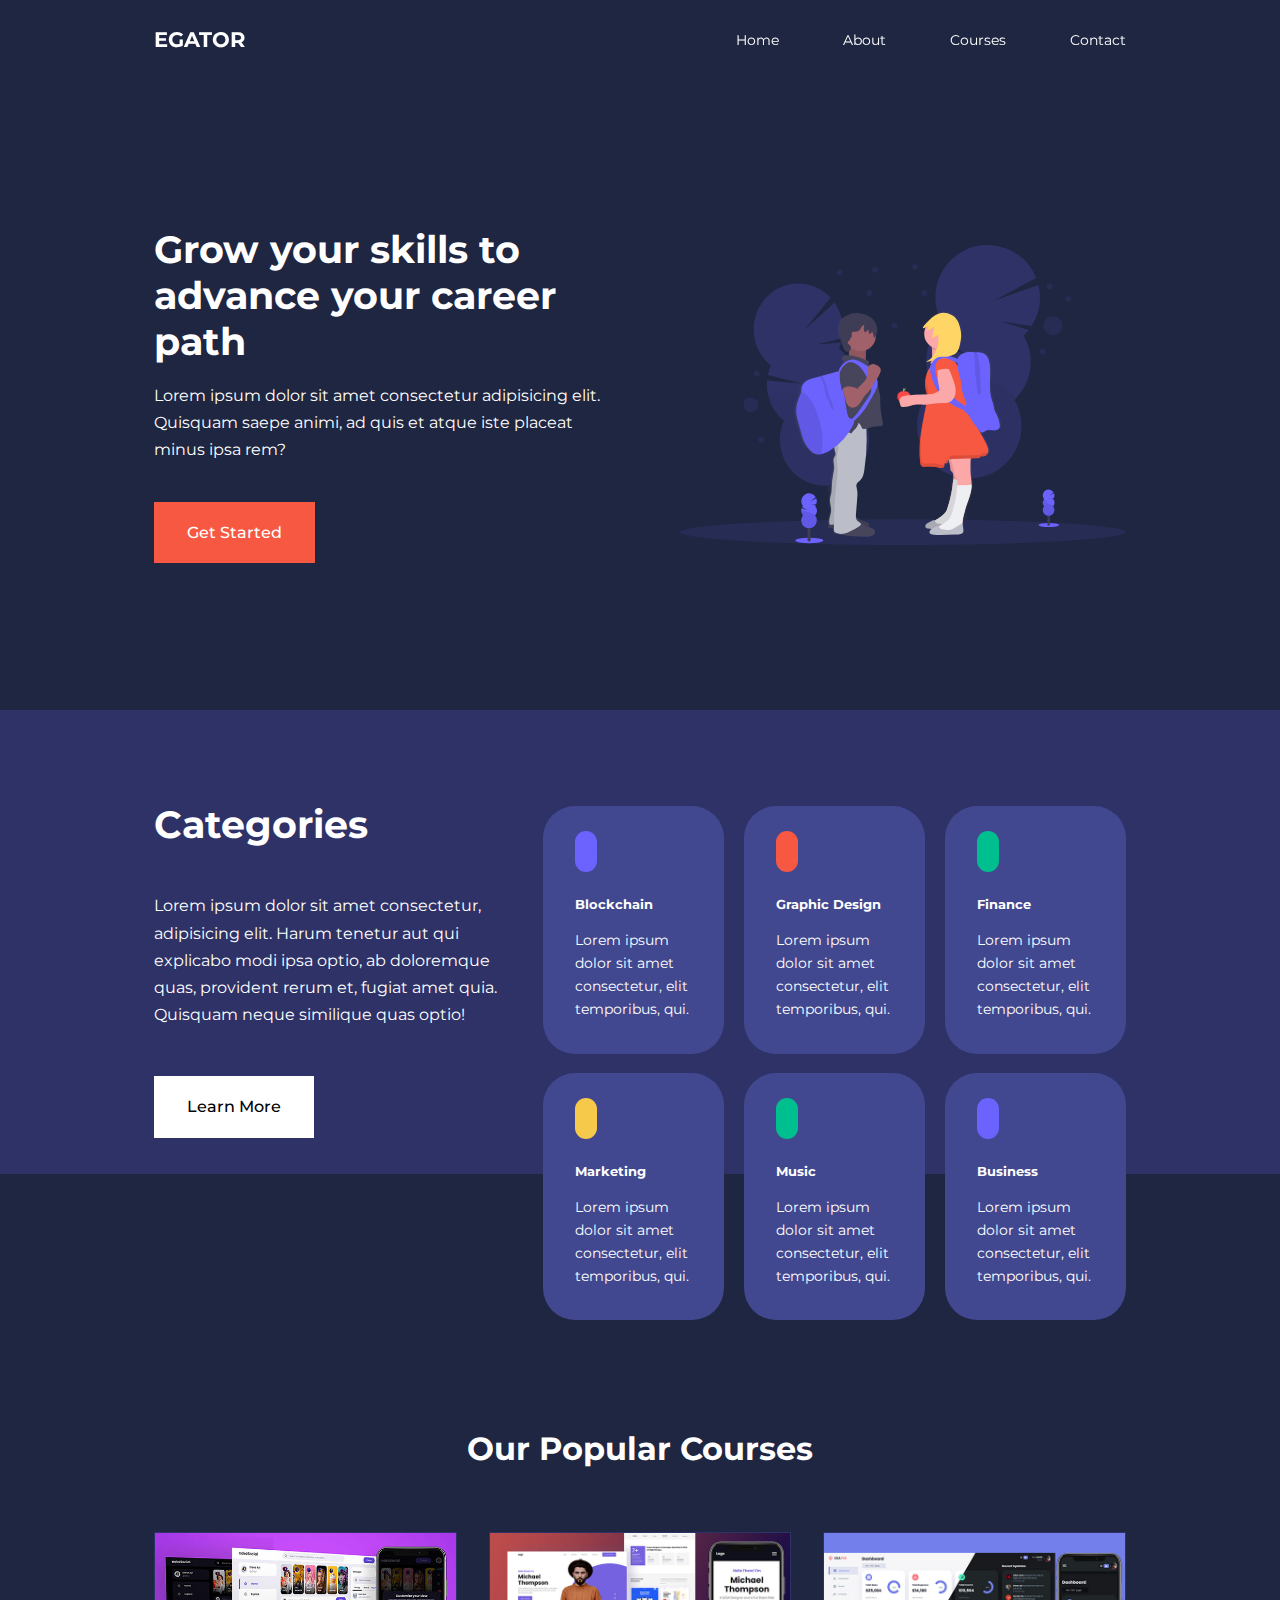
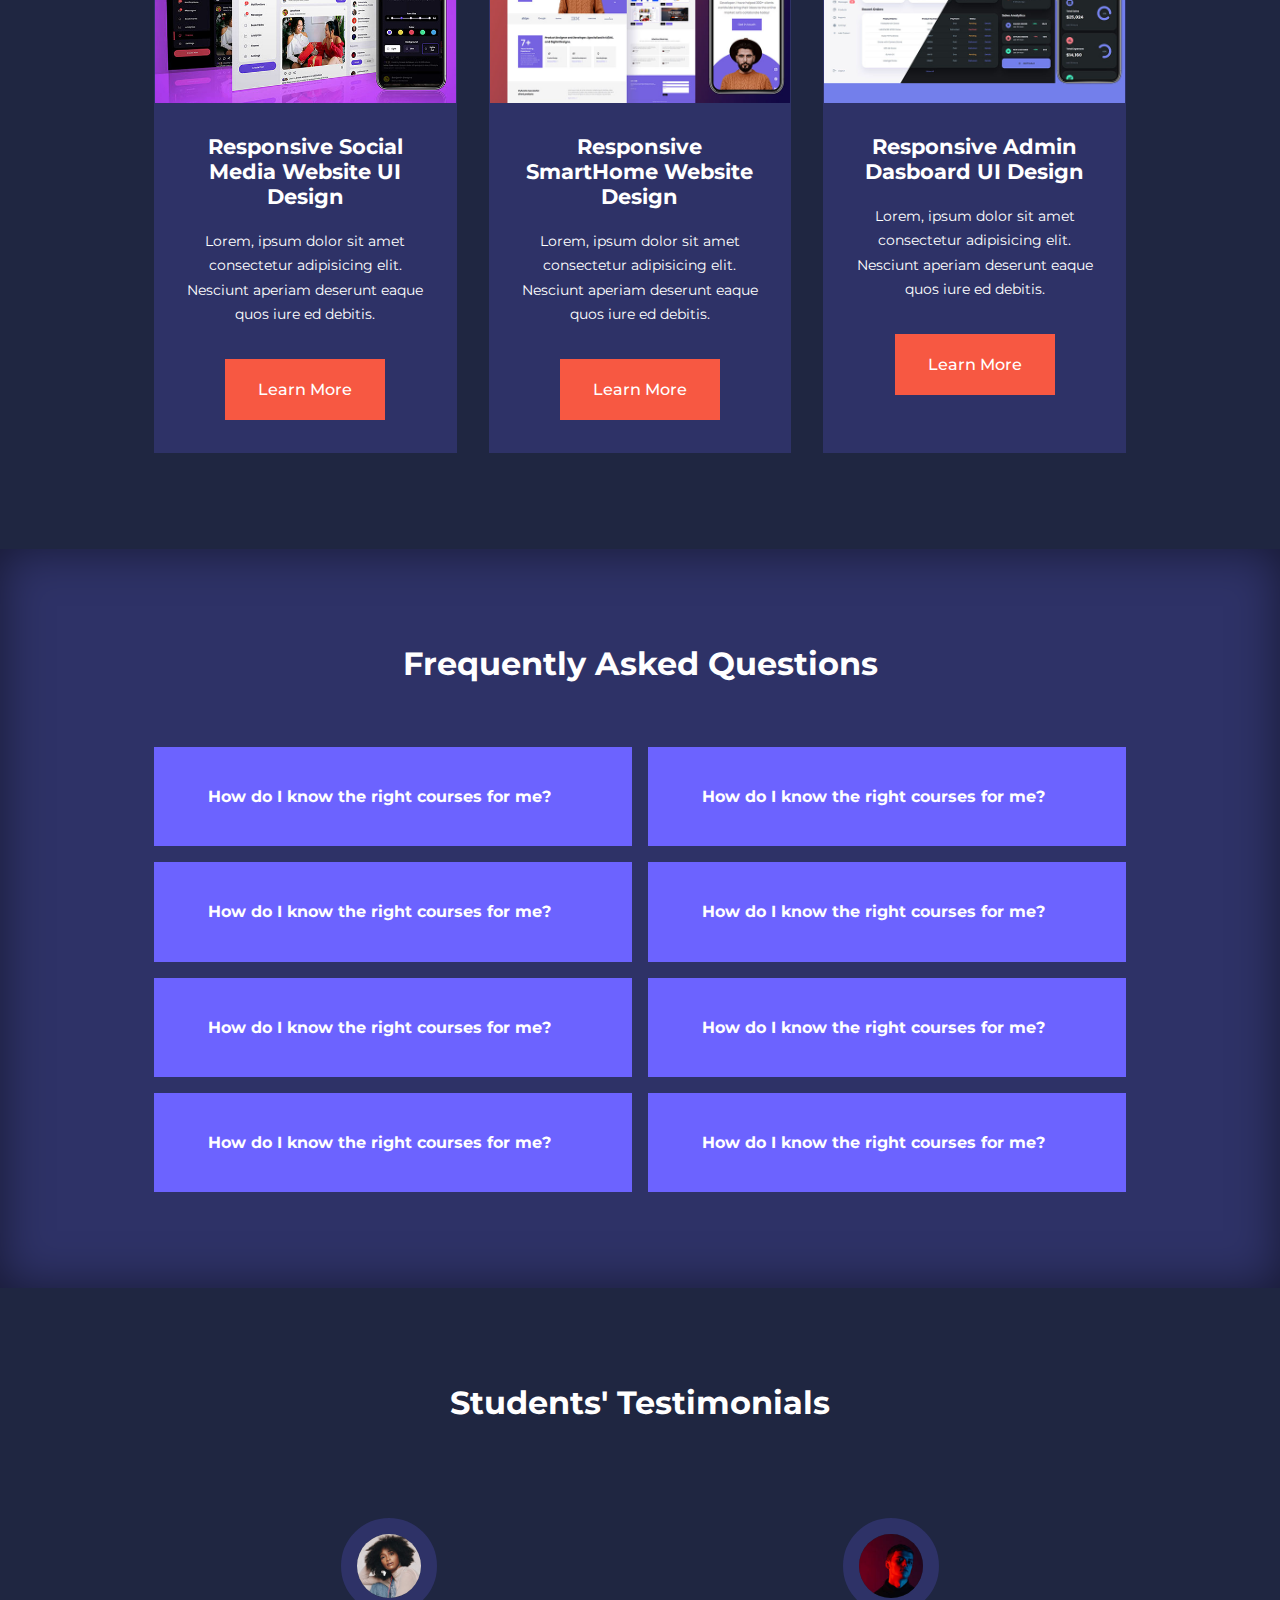
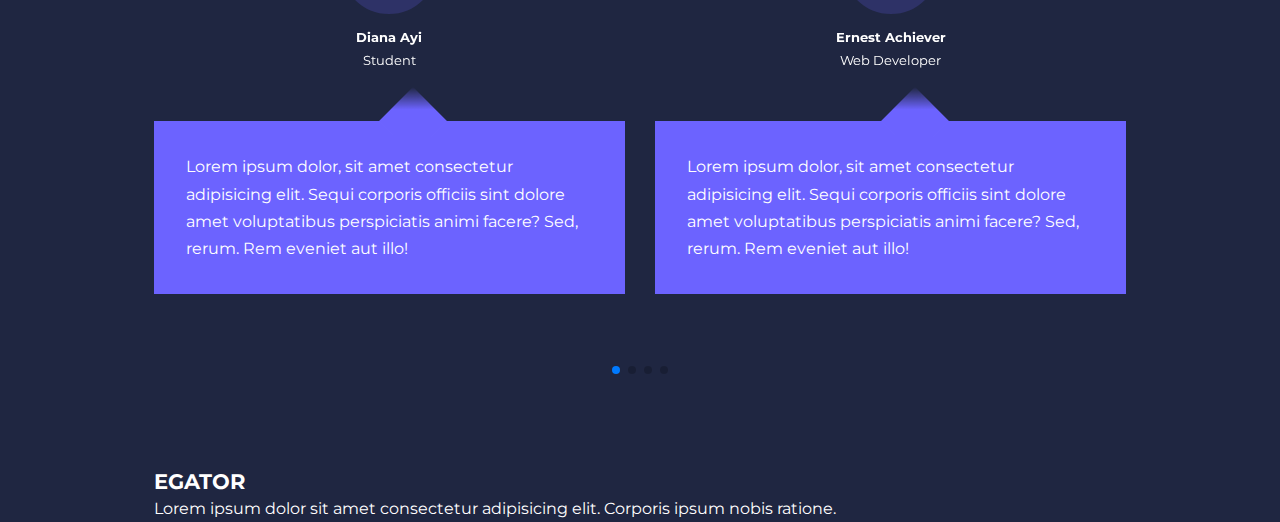
==== index.html @ a7f3f2c4 "Education_website" ====
<!DOCTYPE html>
<html lang="en">
<head>
    <meta charset="UTF-8">
    <meta name="viewport" content="width=device-width, initial-scale=1.0">
    <title>Responsive Multipage Education Website Using HTML, CSS & JavaScript</title>

    <!-- custom css link -->
    <link rel="stylesheet" href="./css/style.css">

    <!-- ICONSCOUT CDN -->
    <link rel="stylesheet" href="https://unicons.iconscout.com/release/v4.0.8/css/line.css">
    
    <!-- Google fonts link -->
    <link rel="preconnect" href="https://fonts.googleapis.com">
    <link rel="preconnect" href="https://fonts.gstatic.com" crossorigin>
    <link href="https://fonts.googleapis.com/css2?family=Montserrat:wght@100..900&display=swap" rel="stylesheet">

    <!-- Swipper js link --> 
    <link rel="stylesheet" href="https://cdn.jsdelivr.net/npm/swiper@11/swiper-bundle.min.css"/>
</head>
<body>

    <!-- Navbar -->
    <nav>
        <div class="container nav__container">
            <a href="index.html"><h4>EGATOR</h4></a>
            <ul class="nav__menu">
                <li><a href="index.html">Home</a></li>
                <li><a href="about.html">About</a></li>
                <li><a href="courses.html">Courses</a></li>
                <li><a href="contact.html">Contact</a></li>
            </ul>
            <button id="open-menu-btn"><i class="uil uil-bars"></i></button>
            <button id="close-menu-btn"><i class="uil uil-multiply"></i></button>
        </div>
    </nav>


    <!-- Header -->
    <header>
        <div class="container header__container">
            <div class="header__left">
                <h1>Grow your skills to advance your career path</h1>
                <p>
                    Lorem ipsum dolor sit amet consectetur adipisicing elit. Quisquam 
                    saepe animi, ad quis et atque iste placeat minus ipsa rem?
                </p>
                <a href="courses.html" class="btn btn-primary">Get Started</a>
            </div>

            <div class="header__right">
                <div class="header__right-image">
                    <img src="./images/header.svg">
                </div>
            </div>
        </div>
    </header>

    <!-- Categories -->
    <section class="categories">
        <div class="container categories__container">
            <div class="categories__left">
                <h1>Categories</h1>
                <p>
                    Lorem ipsum dolor sit amet consectetur, adipisicing elit. Harum tenetur aut
                    qui explicabo modi ipsa optio, ab doloremque quas, provident rerum et, fugiat amet
                    quia. Quisquam neque similique quas optio!
                </p>
                <a href="#" class="btn">Learn More</a>
            </div>

            <div class="categories__right">
                <article class="category">
                    <span class="category__icon"><i class="uil uil-bitcoin-circle"></i></span>
                    <h5>Blockchain</h5>
                    <p>Lorem ipsum dolor sit amet consectetur, elit temporibus, qui.</p>
                </article>

                <article class="category">
                    <span class="category__icon"><i class="uil uil-palette"></i></span>
                    <h5>Graphic Design</h5>
                    <p>Lorem ipsum dolor sit amet consectetur, elit temporibus, qui.</p>
                </article>

                <article class="category">
                    <span class="category__icon"><i class="uil uil-usd-circle"></i></span>
                    <h5>Finance</h5>
                    <p>Lorem ipsum dolor sit amet consectetur, elit temporibus, qui.</p>
                </article>

                <article class="category">
                    <span class="category__icon"><i class="uil uil-megaphone"></i></span>
                    <h5>Marketing</h5>
                    <p>Lorem ipsum dolor sit amet consectetur, elit temporibus, qui.</p>
                </article>

                <article class="category">
                    <span class="category__icon"><i class="uil uil-music"></i></span>
                    <h5>Music</h5>
                    <p>Lorem ipsum dolor sit amet consectetur, elit temporibus, qui.</p>
                </article>

                <article class="category">
                    <span class="category__icon"><i class="uil uil-puzzle-piece"></i></span>
                    <h5>Business</h5>
                    <p>Lorem ipsum dolor sit amet consectetur, elit temporibus, qui.</p>
                </article>
            </div>
        </div>
    </section>

    <!-- Courses -->
    <section class="courses">
        <h2>Our Popular Courses</h2>
        <div class="container courses__container">
            <article class="course">
                <div class="course__image">
                    <img src="./images/course1.jpg">
                </div>
                <div class="course__info">
                    <h4>Responsive Social Media Website UI Design</h4>
                    <p>
                        Lorem, ipsum dolor sit amet consectetur adipisicing elit. Nesciunt aperiam
                        deserunt eaque quos iure ed debitis.
                    </p>
                    <a href="courses.html" class="btn btn-primary">Learn More</a>
                </div>
            </article>

            <article class="course">
                <div class="course__image">
                    <img src="./images/course2.jpg">
                </div>
                <div class="course__info">
                    <h4>Responsive SmartHome Website Design</h4>
                    <p>
                        Lorem, ipsum dolor sit amet consectetur adipisicing elit. Nesciunt aperiam
                        deserunt eaque quos iure ed debitis.
                    </p>
                    <a href="courses.html" class="btn btn-primary">Learn More</a>
                </div>
            </article>

            <article class="course">
                <div class="course__image">
                    <img src="./images/course3.jpg">
                </div>
                <div class="course__info">
                    <h4>Responsive Admin Dasboard UI Design</h4>
                    <p>
                        Lorem, ipsum dolor sit amet consectetur adipisicing elit. Nesciunt aperiam
                        deserunt eaque quos iure ed debitis.
                    </p>
                    <a href="courses.html" class="btn btn-primary">Learn More</a>
                </div>
            </article>
        </div>
    </section>

    <!-- FAQs -->
    <section class="faqs">
        <h2>Frequently Asked Questions</h2>
        <div class="container faqs__container">
            <article class="faq">
                <div class="faq_icon"><i class="uil uil-plus"></i></div>
                <dic class="question_answer">
                    <h4>How do I know the right courses for me?</h4>
                    <p>
                        Lorem ipsum dolor sit amet consectetur adipisicing elit. Velit laudantium quis qui similique quidem at
                        voluptatem ex. Est dolorum minima dolor aut ut, accusantium vitae architecto aliquid nostrum numquam
                        quibusdam.
                    </p>
                </dic>
            </article>

            <article class="faq">
                <div class="faq_icon"><i class="uil uil-plus"></i></div>
                <dic class="question_answer">
                    <h4>How do I know the right courses for me?</h4>
                    <p>
                        Lorem ipsum dolor sit amet consectetur adipisicing elit. Velit laudantium quis qui similique quidem at
                        voluptatem ex. Est dolorum minima dolor aut ut, accusantium vitae architecto aliquid nostrum numquam
                        quibusdam.
                    </p>
                </dic>
            </article>

            <article class="faq">
                <div class="faq_icon"><i class="uil uil-plus"></i></div>
                <dic class="question_answer">
                    <h4>How do I know the right courses for me?</h4>
                    <p>
                        Lorem ipsum dolor sit amet consectetur adipisicing elit. Velit laudantium quis qui similique quidem at
                        voluptatem ex. Est dolorum minima dolor aut ut, accusantium vitae architecto aliquid nostrum numquam
                        quibusdam.
                    </p>
                </dic>
            </article>

            <article class="faq">
                <div class="faq_icon"><i class="uil uil-plus"></i></div>
                <dic class="question_answer">
                    <h4>How do I know the right courses for me?</h4>
                    <p>
                        Lorem ipsum dolor sit amet consectetur adipisicing elit. Velit laudantium quis qui similique quidem at
                        voluptatem ex. Est dolorum minima dolor aut ut, accusantium vitae architecto aliquid nostrum numquam
                        quibusdam.
                    </p>
                </dic>
            </article>

            <article class="faq">
                <div class="faq_icon"><i class="uil uil-plus"></i></div>
                <dic class="question_answer">
                    <h4>How do I know the right courses for me?</h4>
                    <p>
                        Lorem ipsum dolor sit amet consectetur adipisicing elit. Velit laudantium quis qui similique quidem at
                        voluptatem ex. Est dolorum minima dolor aut ut, accusantium vitae architecto aliquid nostrum numquam
                        quibusdam.
                    </p>
                </dic>
            </article>

            <article class="faq">
                <div class="faq_icon"><i class="uil uil-plus"></i></div>
                <dic class="question_answer">
                    <h4>How do I know the right courses for me?</h4>
                    <p>
                        Lorem ipsum dolor sit amet consectetur adipisicing elit. Velit laudantium quis qui similique quidem at
                        voluptatem ex. Est dolorum minima dolor aut ut, accusantium vitae architecto aliquid nostrum numquam
                        quibusdam.
                    </p>
                </dic>
            </article>

            <article class="faq">
                <div class="faq_icon"><i class="uil uil-plus"></i></div>
                <dic class="question_answer">
                    <h4>How do I know the right courses for me?</h4>
                    <p>
                        Lorem ipsum dolor sit amet consectetur adipisicing elit. Velit laudantium quis qui similique quidem at
                        voluptatem ex. Est dolorum minima dolor aut ut, accusantium vitae architecto aliquid nostrum numquam
                        quibusdam.
                    </p>
                </dic>
            </article>

            <article class="faq">
                <div class="faq_icon"><i class="uil uil-plus"></i></div>
                <dic class="question_answer">
                    <h4>How do I know the right courses for me?</h4>
                    <p>
                        Lorem ipsum dolor sit amet consectetur adipisicing elit. Velit laudantium quis qui similique quidem at
                        voluptatem ex. Est dolorum minima dolor aut ut, accusantium vitae architecto aliquid nostrum numquam
                        quibusdam.
                    </p>
                </dic>
            </article>
        </div>
    </section>

    <!-- Testimonials -->
    <section class="container testimonials__container mySwiper ">
        <h2>Students' Testimonials</h2>
        <div class="swiper-wrapper">
            <article class="testimonial swiper-slide">
                <div class="avatar">
                    <img src="./images/avatar1.jpg">
                </div>
                <div class="testimonial__info">
                    <h5>Diana Ayi</h5>
                    <small>Student</small>
                </div>
                <div class="testimonial__body">
                    <p>
                        Lorem ipsum dolor, sit amet consectetur adipisicing elit. Sequi corporis officiis sint dolore amet
                        voluptatibus perspiciatis animi facere? Sed, rerum. Rem eveniet aut illo!
                    </p>
                </div>
            </article>

            <article class="testimonial swiper-slide">
                <div class="avatar">
                    <img src="./images/avatar2.jpg">
                </div>
                <div class="testimonial__info">
                    <h5>Ernest Achiever</h5>
                    <small>Web Developer</small>
                </div>
                <div class="testimonial__body">
                    <p>
                        Lorem ipsum dolor, sit amet consectetur adipisicing elit. Sequi corporis officiis sint dolore amet
                        voluptatibus perspiciatis animi facere? Sed, rerum. Rem eveniet aut illo!
                    </p>
                </div>
            </article>

            <article class="testimonial swiper-slide">
                <div class="avatar">
                    <img src="./images/avatar3.jpg">
                </div>
                <div class="testimonial__info">
                    <h5>Edem Quist</h5>
                    <small>Student</small>
                </div>
                <div class="testimonial__body">
                    <p>
                        Lorem ipsum dolor, sit amet consectetur adipisicing elit. Sequi corporis officiis sint dolore amet
                        voluptatibus perspiciatis animi facere? Sed, rerum. Rem eveniet aut illo!
                    </p>
                </div>
            </article>

            <article class="testimonial swiper-slide">
                <div class="avatar">
                    <img src="./images/avatar4.jpg">
                </div>
                <div class="testimonial__info">
                    <h5>Hajia Bintu</h5>
                    <small>Student</small>
                </div>
                <div class="testimonial__body">
                    <p>
                        Lorem ipsum dolor, sit amet consectetur adipisicing elit. Sequi corporis officiis sint dolore amet
                        voluptatibus perspiciatis animi facere? Sed, rerum. Rem eveniet aut illo!
                    </p>
                </div>
            </article>

            <article class="testimonial swiper-slide">
                <div class="avatar">
                    <img src="./images/avatar5.jpg">
                </div>
                <div class="testimonial__info">
                    <h5>Jane Doe</h5>
                    <small>Student</small>
                </div>
                <div class="testimonial__body">
                    <p>
                        Lorem ipsum dolor, sit amet consectetur adipisicing elit. Sequi corporis officiis sint dolore amet
                        voluptatibus perspiciatis animi facere? Sed, rerum. Rem eveniet aut illo!
                    </p>
                </div>
            </article>
        </div>
        <div class="swiper-pagination"></div>
    </section>

    <!-- Footer -->
    <footer class="footer">
        <div class="container footer__container">
            <div class="footer__1">
                <a href="index.html" class="footer__logo"><h4>EGATOR</h4></a>
                <p>
                    Lorem ipsum dolor sit amet consectetur adipisicing elit. Corporis ipsum nobis ratione.
                </p>
            </div>
        </div>
    </footer>

    
    <script src="https://cdn.jsdelivr.net/npm/swiper@11/swiper-bundle.min.js"></script>

    <!-- custom javascript link -->
    <script src="script.js"></script>

    <script>
        var swiper = new Swiper(".mySwiper", {
          slidesPerView: 1,
          spaceBetween: 30,
          pagination: {
          el: ".swiper-pagination",
          clickable: true,
          },
          // when window width is >= 600px
          breakpoints: {
            600: {
                slidesPerView: 2
            }
          }
        });
    </script>
</body>
</html>
---- css/style.css ----
*{
    margin: 0;
    padding: 0;
    border: 0;
    outline: 0;
    text-decoration: none;
    list-style: none;
    box-sizing: border-box;
}

:root{
    --color-primary: #6c63ff;
    --color-success: #00bf8e;
    --color-warning: #f7c94b;
    --color-danger: #f75842;
    --color-danger-variant: rgba(247, 88, 66, 0.4);
    --color-white: #fff;
    --color-light: rgba(255, 255, 255, 0.7);
    --color-black: #000;
    --color-bg: #1f2641;
    --color-bg1: #2e3267;
    --color-bg2: #424890;

    --container-width-lg: 76%;   
    --container-width-md: 90%;   
    --container-width-sm: 94%;   

    --transition: all 400ms ease;
}

body{
    font-family: "Montserrat", sans-serif;
    line-height: 1.7;
    color: var(--color-white);
    background: var(--color-bg);
}

.container{
    width: var(--container-width-lg);
    margin: 0 auto;
}

section{
    padding: 6rem 0;
}

section h2{
    text-align: center;
    margin-bottom: 4rem;
}

h1,
h2,
h3,
h4,
h5{
   line-height: 1.2;
}

h1{
    font-size: 2.4rem;
}

h2{
    font-size: 2rem;
}

h3{
    font-size: 1.6rem;
}

h4{
    font-size: 1.3rem;
}

a{
    color: var(--color-white);
}

img{
    width: 100%;
    display: block;
    object-fit: cover;
}

.btn{
    display: inline-block;
    background: var(--color-white);
    color: var(--color-black);
    padding: 1rem 2rem;
    border: 1px solid transparent;
    font-weight: 500;
    transition: var(--transition);
}

.btn:hover{
    background: transparent;
    color: var(--color-white);
    border-color: var(--color-white);
}

.btn-primary{
    background: var(--color-danger);
    color: var(--color-white);
}


/* Navbar */
nav{
    background-color: transparent;
    width: 100vw;
    height: 5rem;
    position: fixed;
    top: 0;
    z-index: 11;
}

/* change navbar styles on scroll using javascript */
.window-scroll{
    background: var(--color-primary);
    box-shadow: 0 1rem 2rem rgba(0, 0, 0, 0.2);
}

.nav__container{
    height: 100%;
    display: flex;
    justify-content: space-between;
    align-items: center;
}

nav button{
    display: none;
}

.nav__menu{
    display: flex;
    align-items: center;
    gap: 4rem;
}

.nav__menu a{
    font-size: 0.9rem;
    transition: var(--transition);
}

.nav__menu a:hover{
    color: var(--color-bg2);
}


/* Header */
header{
    position: relative;
    top: 5rem;
    overflow: hidden;
    height: 70vh;
    margin-bottom: 5rem;
}

.header__container{
    display: grid;
    grid-template-columns: 1fr 1fr;
    align-items: center;
    gap: 5rem;
    height: 100%;
}

.header__left p{
    margin: 1rem 0 2.4rem;
}


/* Categories */
.categories{
    background: var(--color-bg1);
    height: 29rem;
}

.categories h1{
    line-height: 1;
    margin-bottom: 3rem;
}

.categories__container{
    display: grid;
    grid-template-columns: 40% 60%;
}

.categories__left{
    margin-right: 2.5rem;
}

.categories__left p{
    margin: 1rem 0 3rem;
}

.categories__right{
    display: grid;
    grid-template-columns: repeat(3, 1fr);
    gap: 1.2rem;
}

.category{
    background: var(--color-bg2);
    padding: 2rem;
    border-radius: 2rem;
    transition: var(--transition);
}

.category:hover{
    box-shadow: 0 3rem 3rem rgba(0, 0, 0, 0.3);
    z-index: 1;
}

.category:nth-child(2) .category__icon{
    background: var(--color-danger);
}
.category:nth-child(3) .category__icon{
    background: var(--color-success);
}
.category:nth-child(4) .category__icon{
    background: var(--color-warning);
}
.category:nth-child(5) .category__icon{
    background: var(--color-success);
}

.category__icon{
    background: var(--color-primary);
    padding: 0.7rem;
    border-radius: 0.9rem;
}

.category h5{
    margin: 2rem 0 1rem;
}

.category p{
    font-size: 0.85rem;
}


/* Courses */
.courses{
    margin-top: 10rem;
}

.courses__container{
    display: grid;
    grid-template-columns: repeat(3, 1fr);
    gap: 2rem;
}

.course{
    background: var(--color-bg1);
    text-align: center;
    border: 1px solid transparent;
    transition: var(--transition);
}

.course:hover{
    background: transparent;
    border-color: var(--color-primary);
}

.course__info{
    padding: 2rem;
}

.course__info p{
    margin: 1.2rem 0 2rem;
    font-size: 0.9rem;
}


/* FAQs */
.faqs{
    background: var(--color-bg1);
    box-shadow: inset 0 0 3rem rgba(0, 0, 0, 0.5);
}

.faqs__container{
    display: grid;
    grid-template-columns: 1fr 1fr;
    gap: 1rem;
}

.faq{
    padding: 2rem;
    display: flex;
    align-items: center;
    gap: 1.4rem;
    height: fit-content;
    background: var(--color-primary);
    cursor: pointer;
}

.faq h4{
    font-size: 1rem;
    line-height: 2.2;
}

.faq_icon{
    align-self: flex-start;
    font-size: 1.2rem;
}

.faq p{
    margin-top: 0.8rem;
    display: none;
}

.faq.open p{
    display: block;
}


/* Testimonials */
.testimonials__container{
    overflow-x: hidden;
    position: relative;
    margin-bottom: 5rem;
}

.testimonial{
    padding-top: 2rem;
}

.avatar{
    width: 6rem;
    height: 6rem;
    border-radius: 50%;
    overflow: hidden;
    margin: 0 auto 1rem;
    border: 1rem solid var(--color-bg1);
}

.testimonial__info{
    text-align: center;
}

.testimonial__body{
    background: var(--color-primary);
    padding: 2rem;
    margin-top: 3rem;
    position: relative;
}

.testimonial__body::before{
    content: "";
    display: block;
    background: linear-gradient(135deg, transparent, var(--color-primary), var(--color-primary), var(--color-primary));
    width: 3rem;
    height: 3rem;
    position: absolute;
    left: 50%;
    top: -1.5rem;
    transform: rotate(45deg);
}
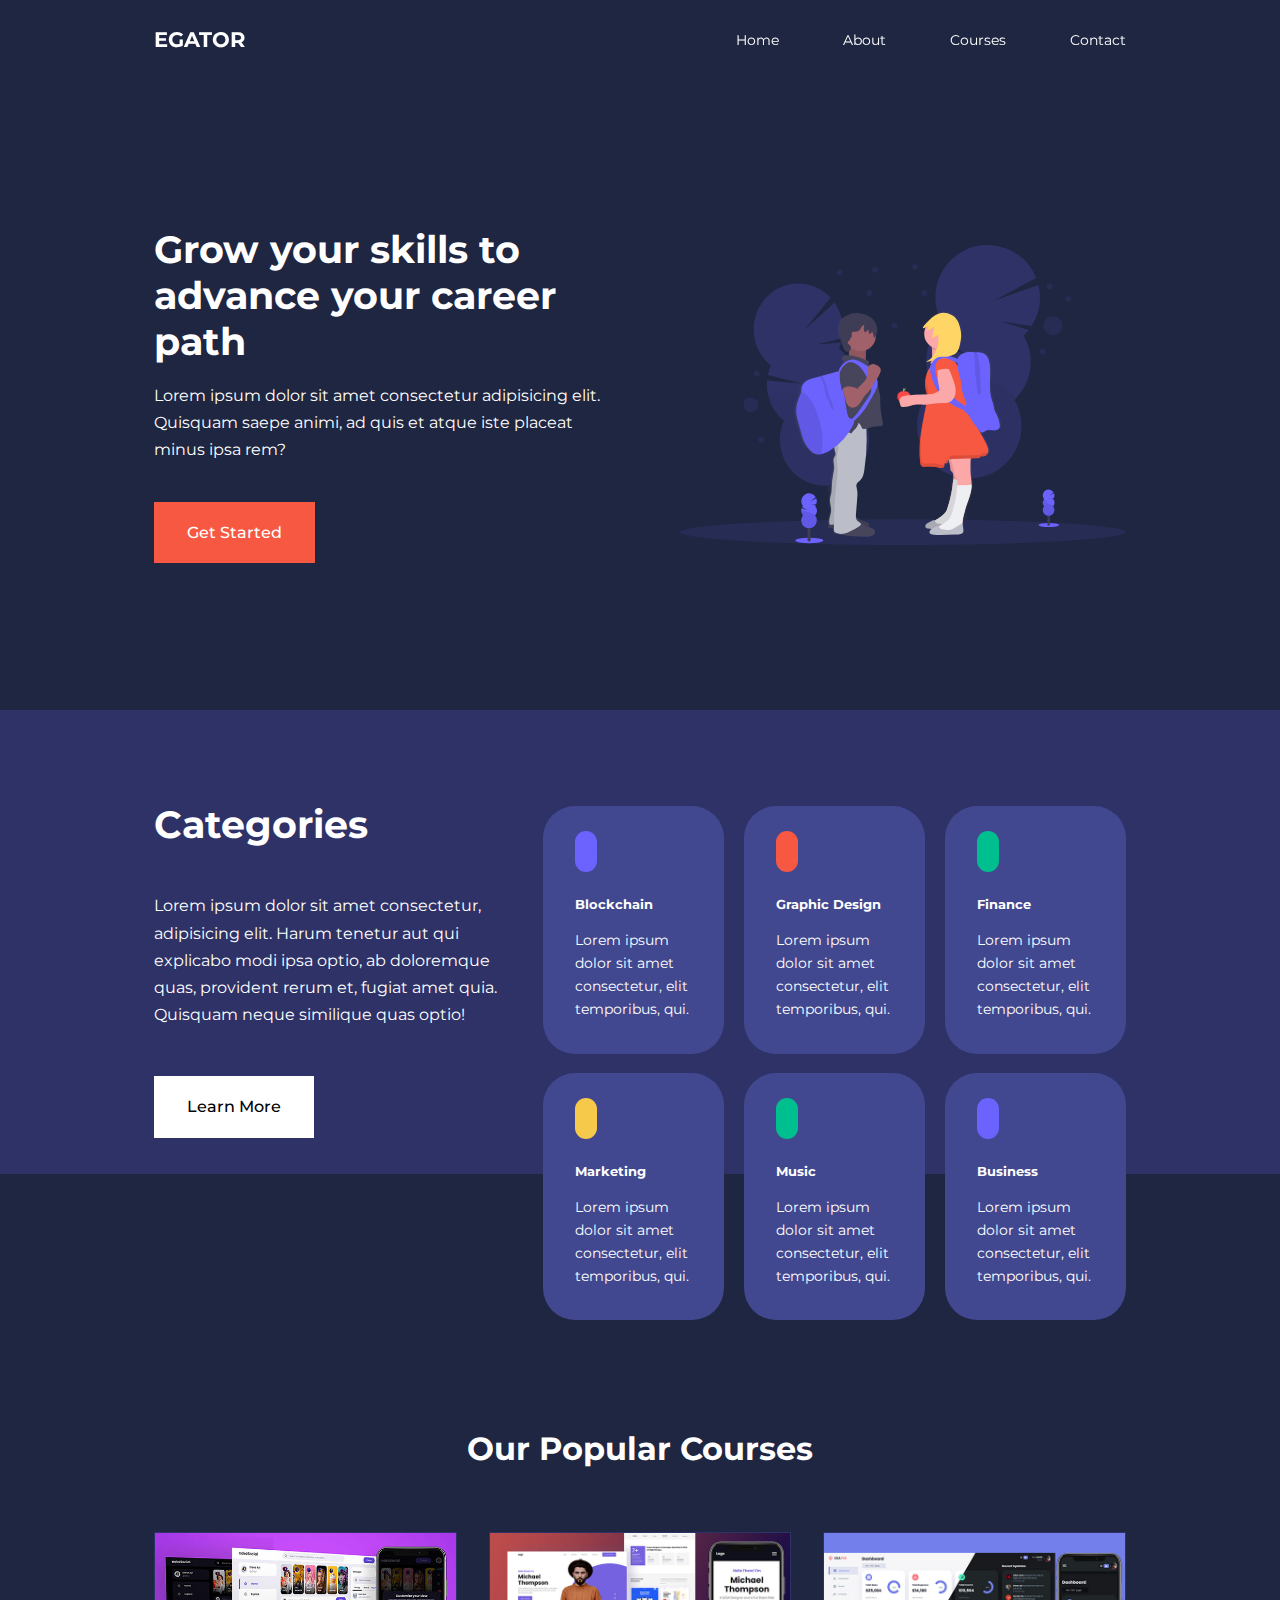
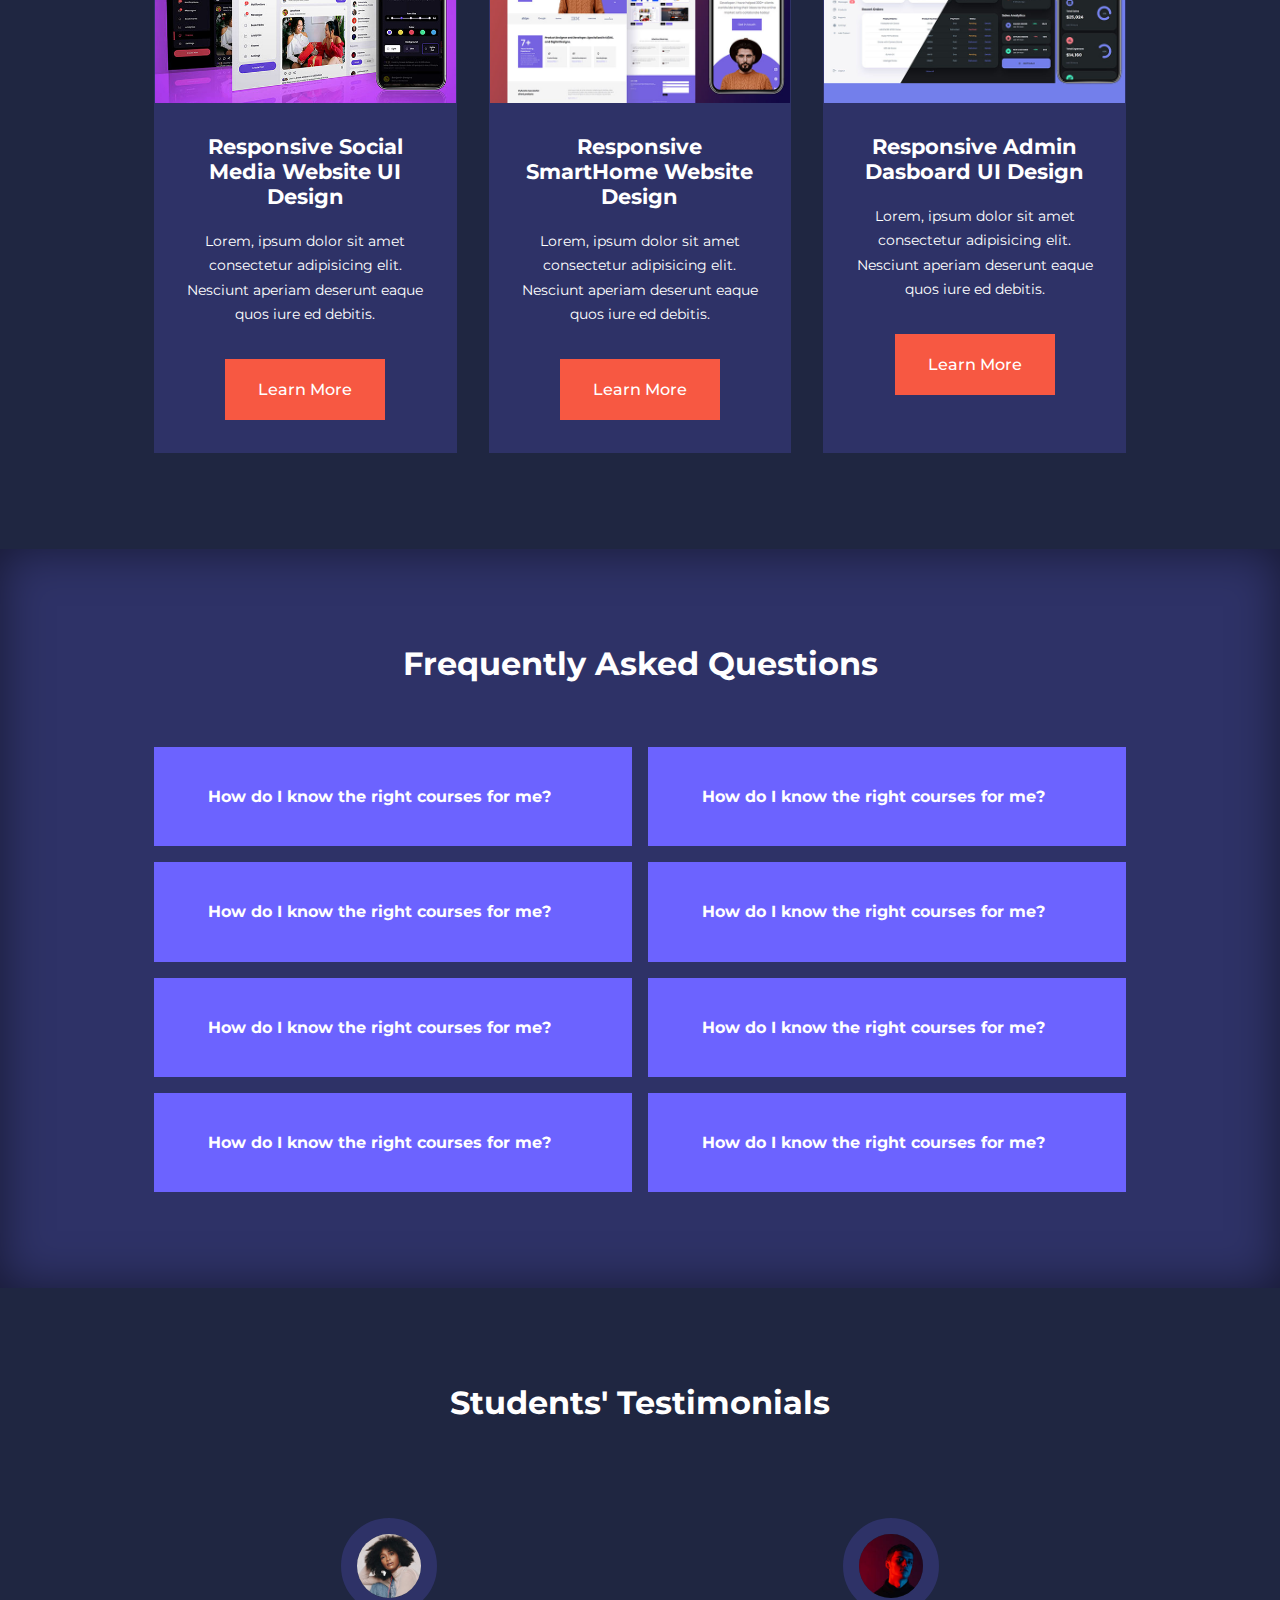
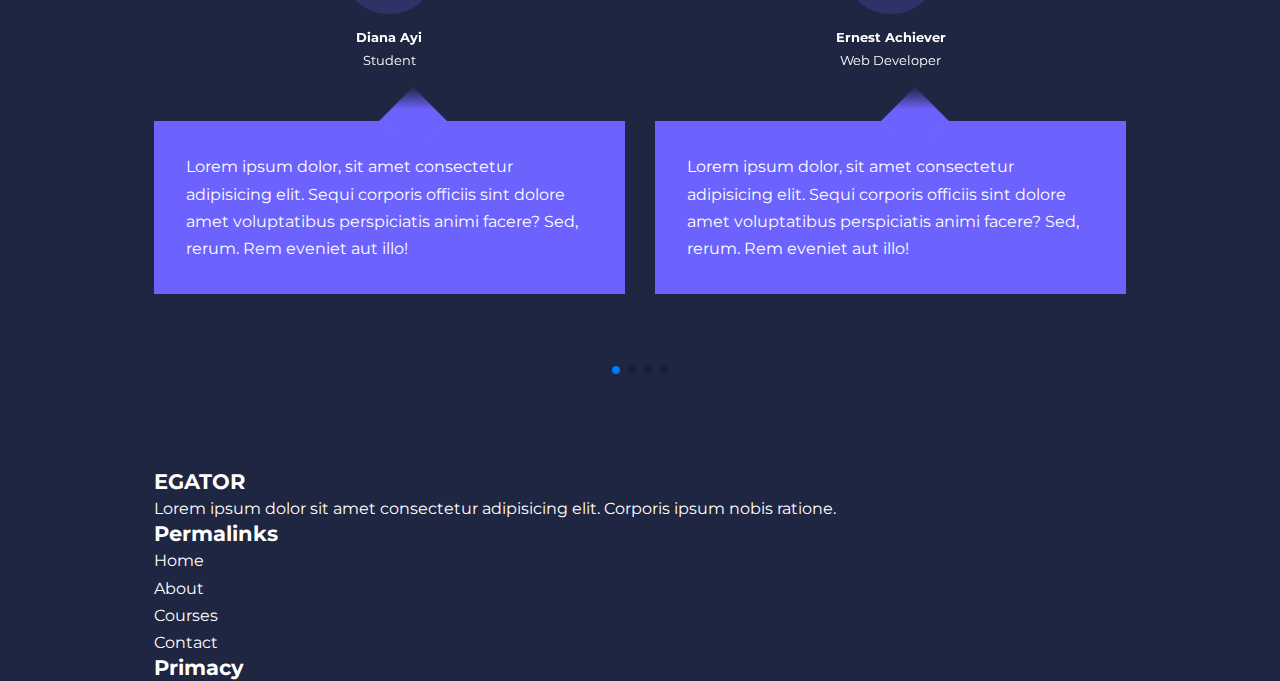
==== commit 55cae996: "Education_website" ====
--- a/index.html
+++ b/index.html
@@ -355,6 +355,21 @@
                 <p>
                     Lorem ipsum dolor sit amet consectetur adipisicing elit. Corporis ipsum nobis ratione.
                 </p>
+            </div>
+
+            <div class="footer__2">
+                <h4>Permalinks</h4>
+                <ul class="permalinks">
+                    <li><a href="index.html">Home</a></li>
+                    <li><a href="about.html">About</a></li>
+                    <li><a href="courses.html">Courses</a></li>
+                    <li><a href="contact.html">Contact</a></li>
+                </ul>
+            </div>
+
+            <div class="footer__3">
+                <h4>Primacy</h4>
+                <ul class="privacy"></ul>
             </div>
         </div>
     </footer>
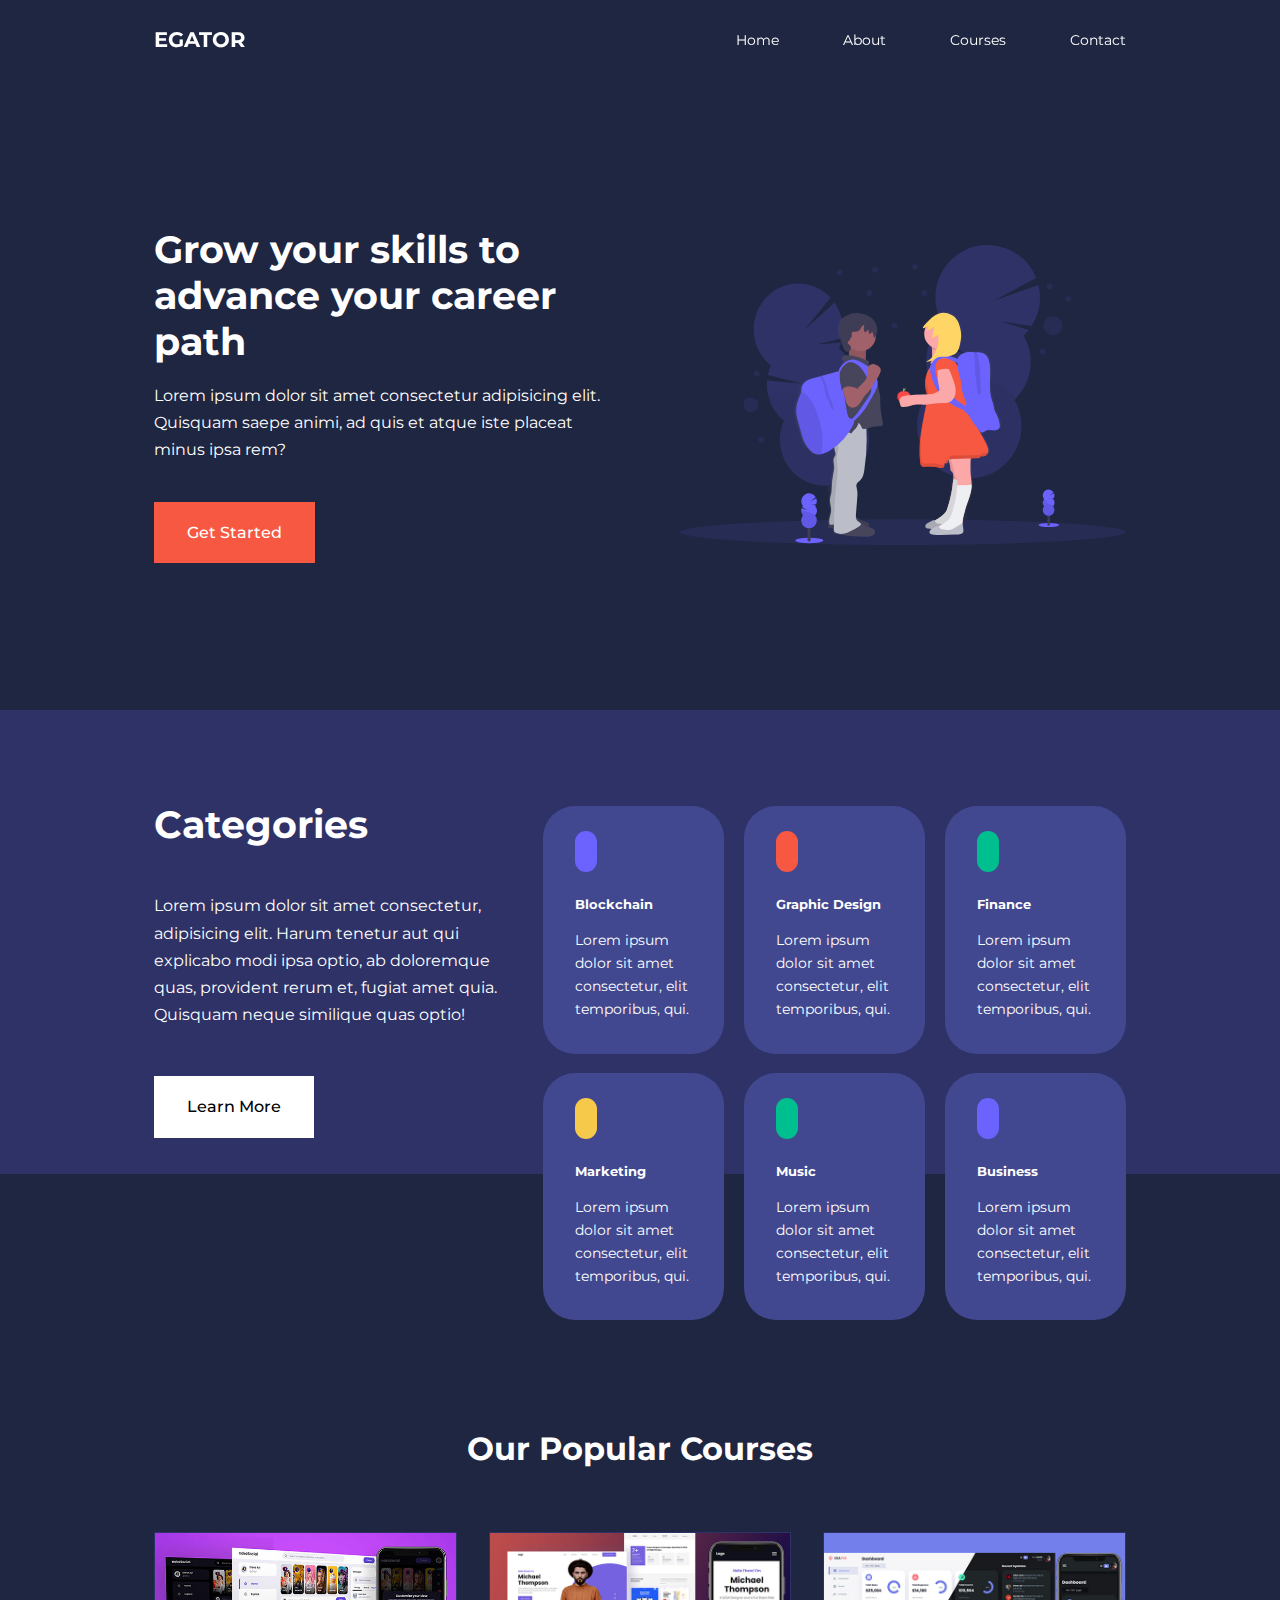
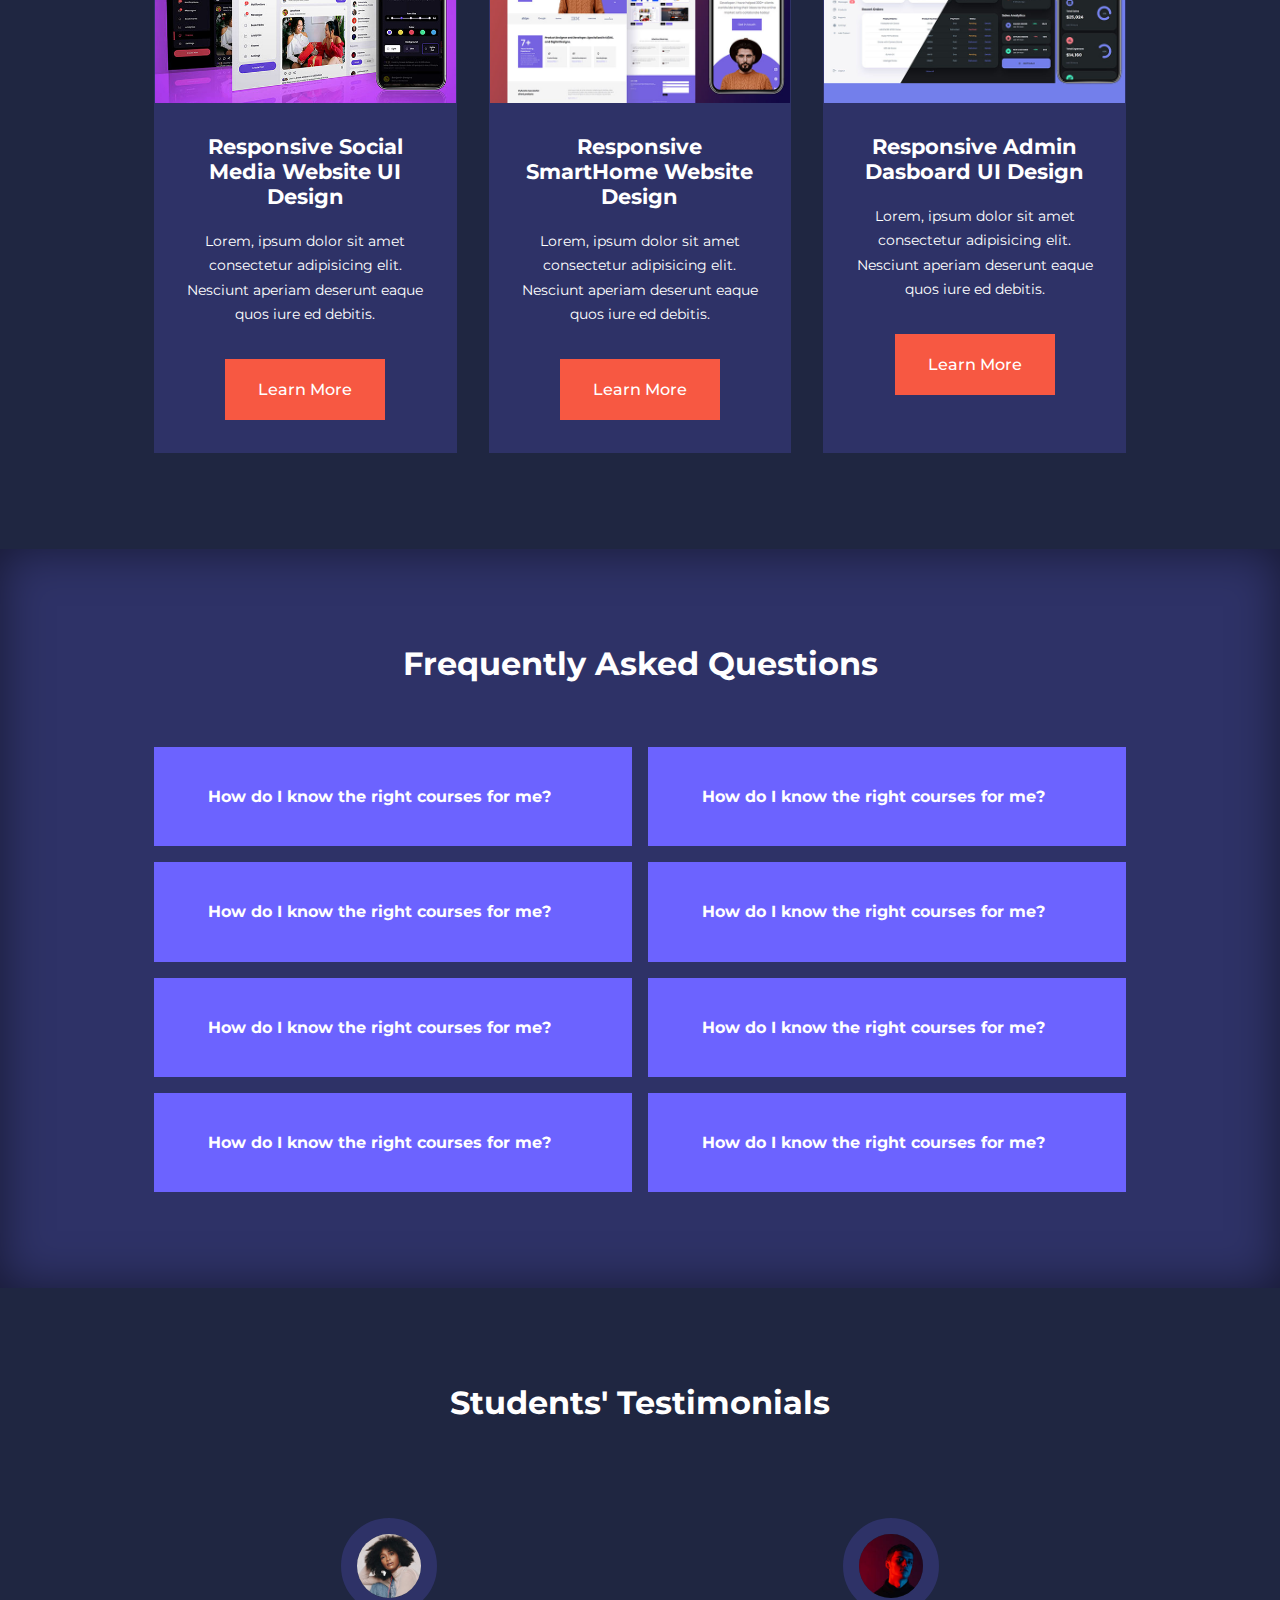
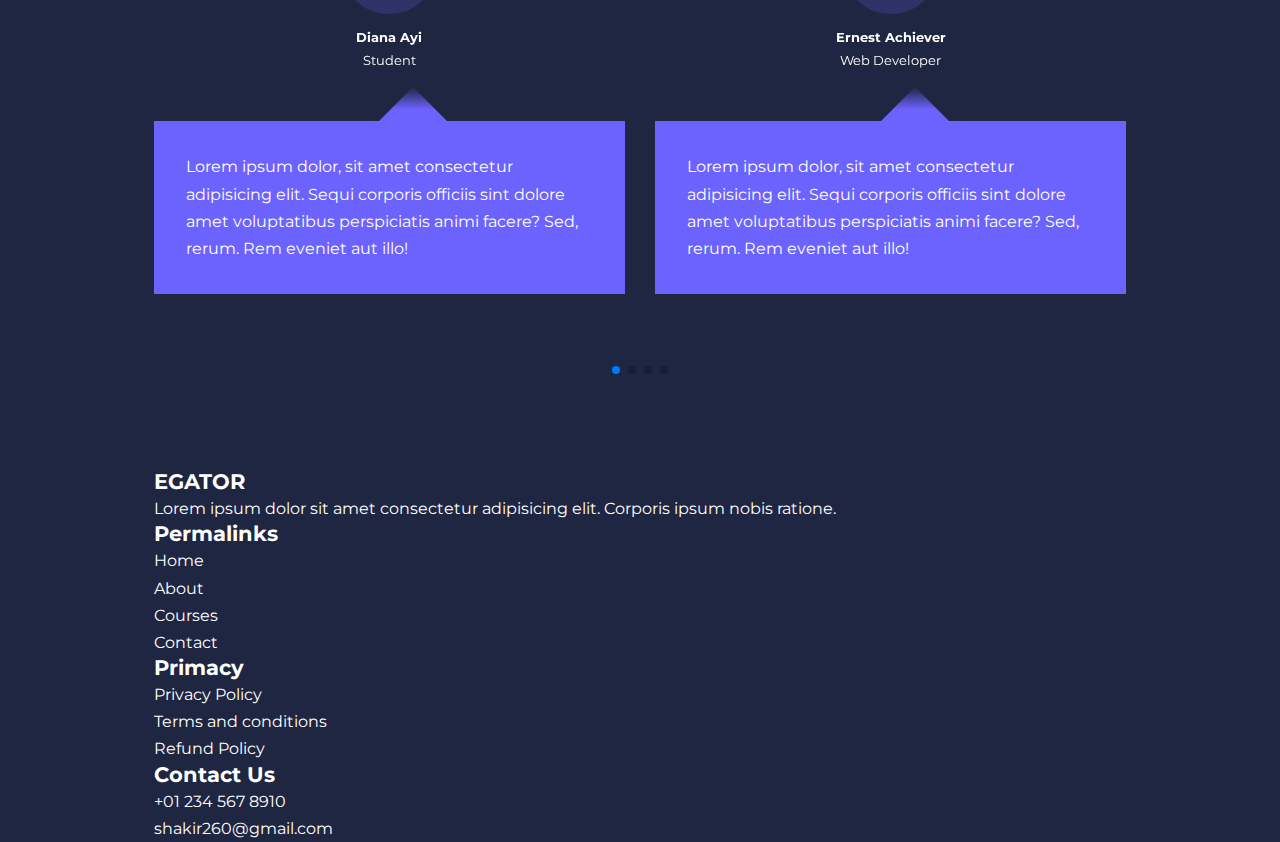
==== commit b39cec79: "Education_website" ====
--- a/index.html
+++ b/index.html
@@ -369,7 +369,19 @@
 
             <div class="footer__3">
                 <h4>Primacy</h4>
-                <ul class="privacy"></ul>
+                <ul class="privacy">
+                    <li><a href="#">Privacy Policy</a></li>
+                    <li><a href="#">Terms and conditions</a></li>
+                    <li><a href="#">Refund Policy</a></li>
+                </ul>
+            </div>
+
+            <div class="footer__4">
+                <h4>Contact Us</h4>
+                <div>
+                    <p>+01 234 567 8910</p>
+                    <p>shakir260@gmail.com</p>
+                </div>
             </div>
         </div>
     </footer>
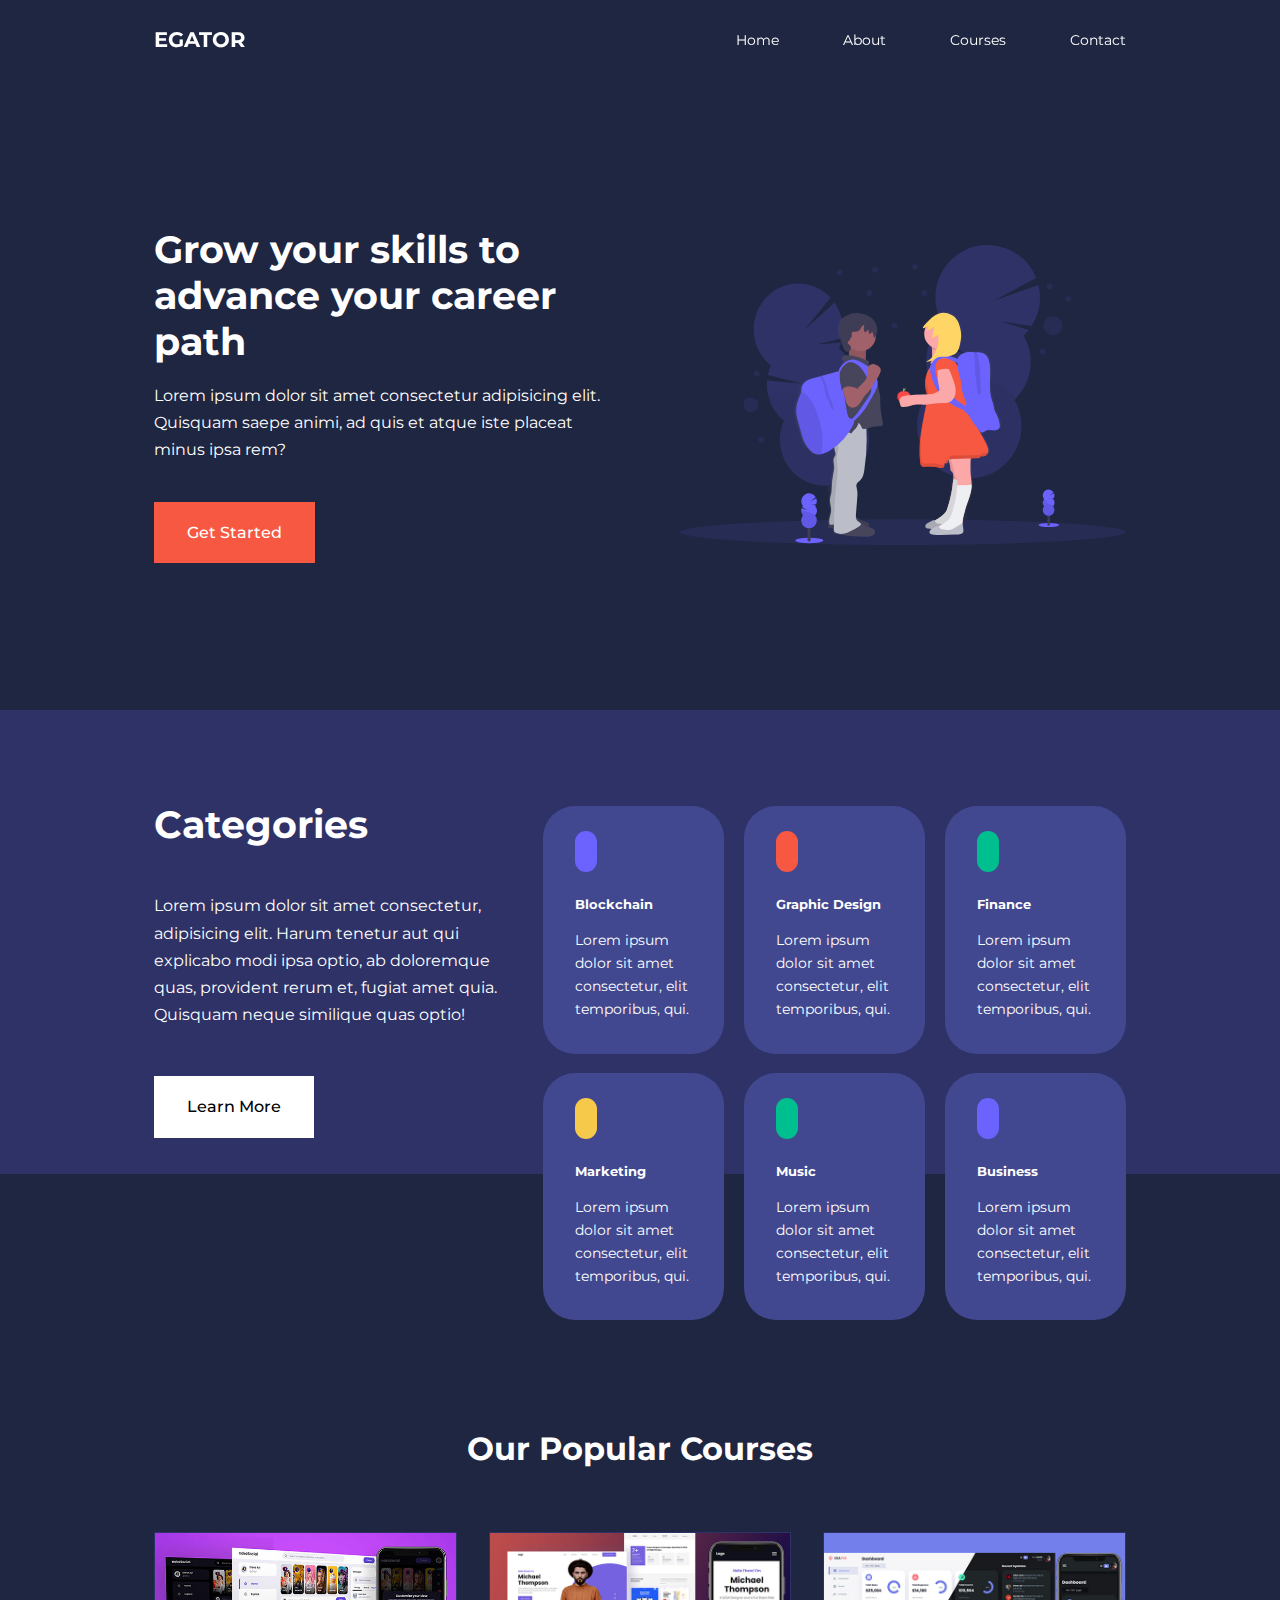
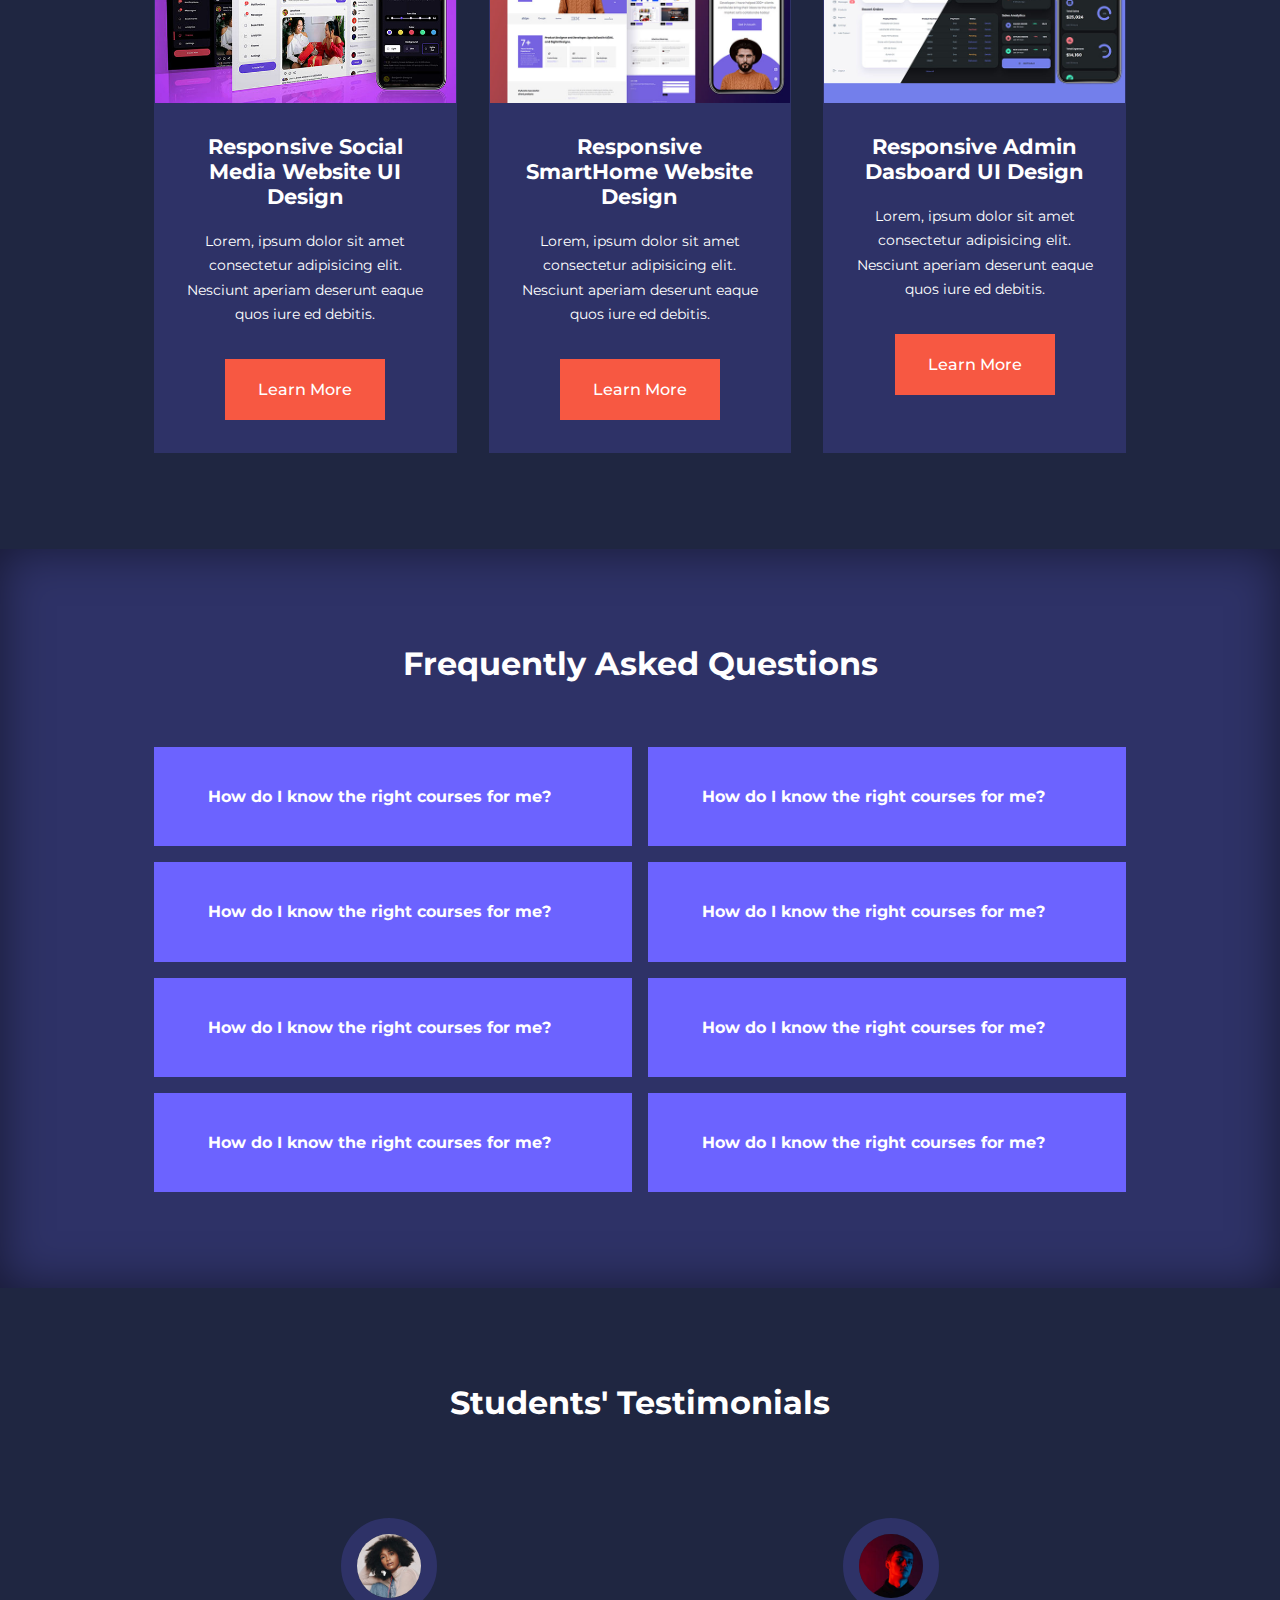
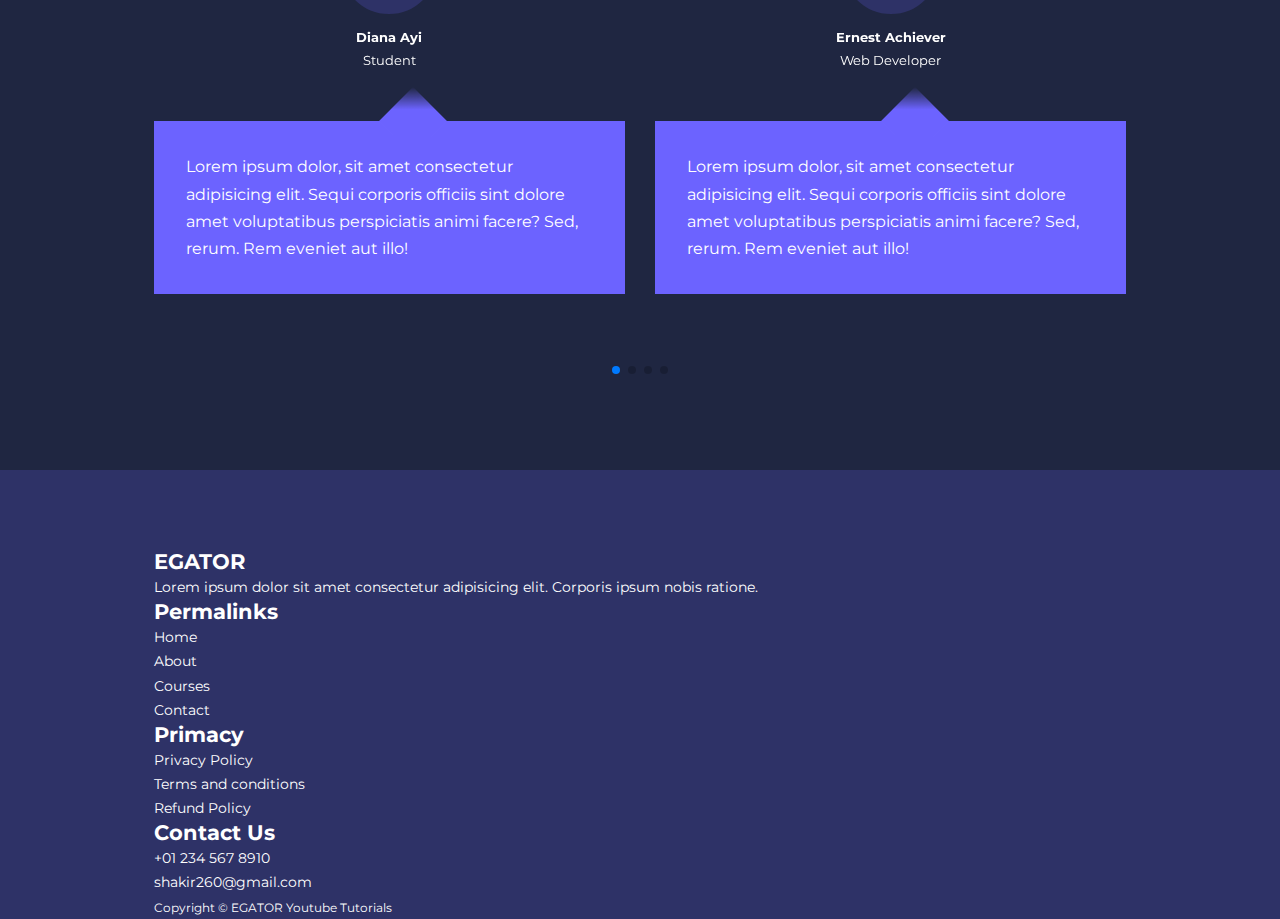
==== commit 88711ae4: "Education_website" ====
--- a/index.html
+++ b/index.html
@@ -348,7 +348,7 @@
     </section>
 
     <!-- Footer -->
-    <footer class="footer">
+    <footer>
         <div class="container footer__container">
             <div class="footer__1">
                 <a href="index.html" class="footer__logo"><h4>EGATOR</h4></a>
@@ -382,6 +382,25 @@
                     <p>+01 234 567 8910</p>
                     <p>shakir260@gmail.com</p>
                 </div>
+
+                <ul class="footer__socials">
+                    <li>
+                        <a href="#"><i class="uil uil-facebook-f"></i></a>
+                    </li>
+                    <li>
+                        <a href="#"><i class="uil uil-instagram-alt"></i></a>
+                    </li>
+                    <li>
+                        <a href="#"><i class="uil uil-twitter"></i></a>
+                    </li>
+                    <li>
+                        <a href="#"><i class="uil uil-linkedin-alt"></i></a>
+                    </li>
+                </ul>
+            </div>
+
+            <div class="footer__copyright">
+                <small>Copyright &copy; EGATOR Youtube Tutorials</small>
             </div>
         </div>
     </footer>
--- a/css/style.css
+++ b/css/style.css
@@ -356,4 +356,12 @@
     left: 50%;
     top: -1.5rem;
     transform: rotate(45deg);
+}
+
+
+/* Footer */
+footer{
+    background: var(--color-bg1);
+    padding-top: 5rem;
+    font-size: 0.9rem;
 }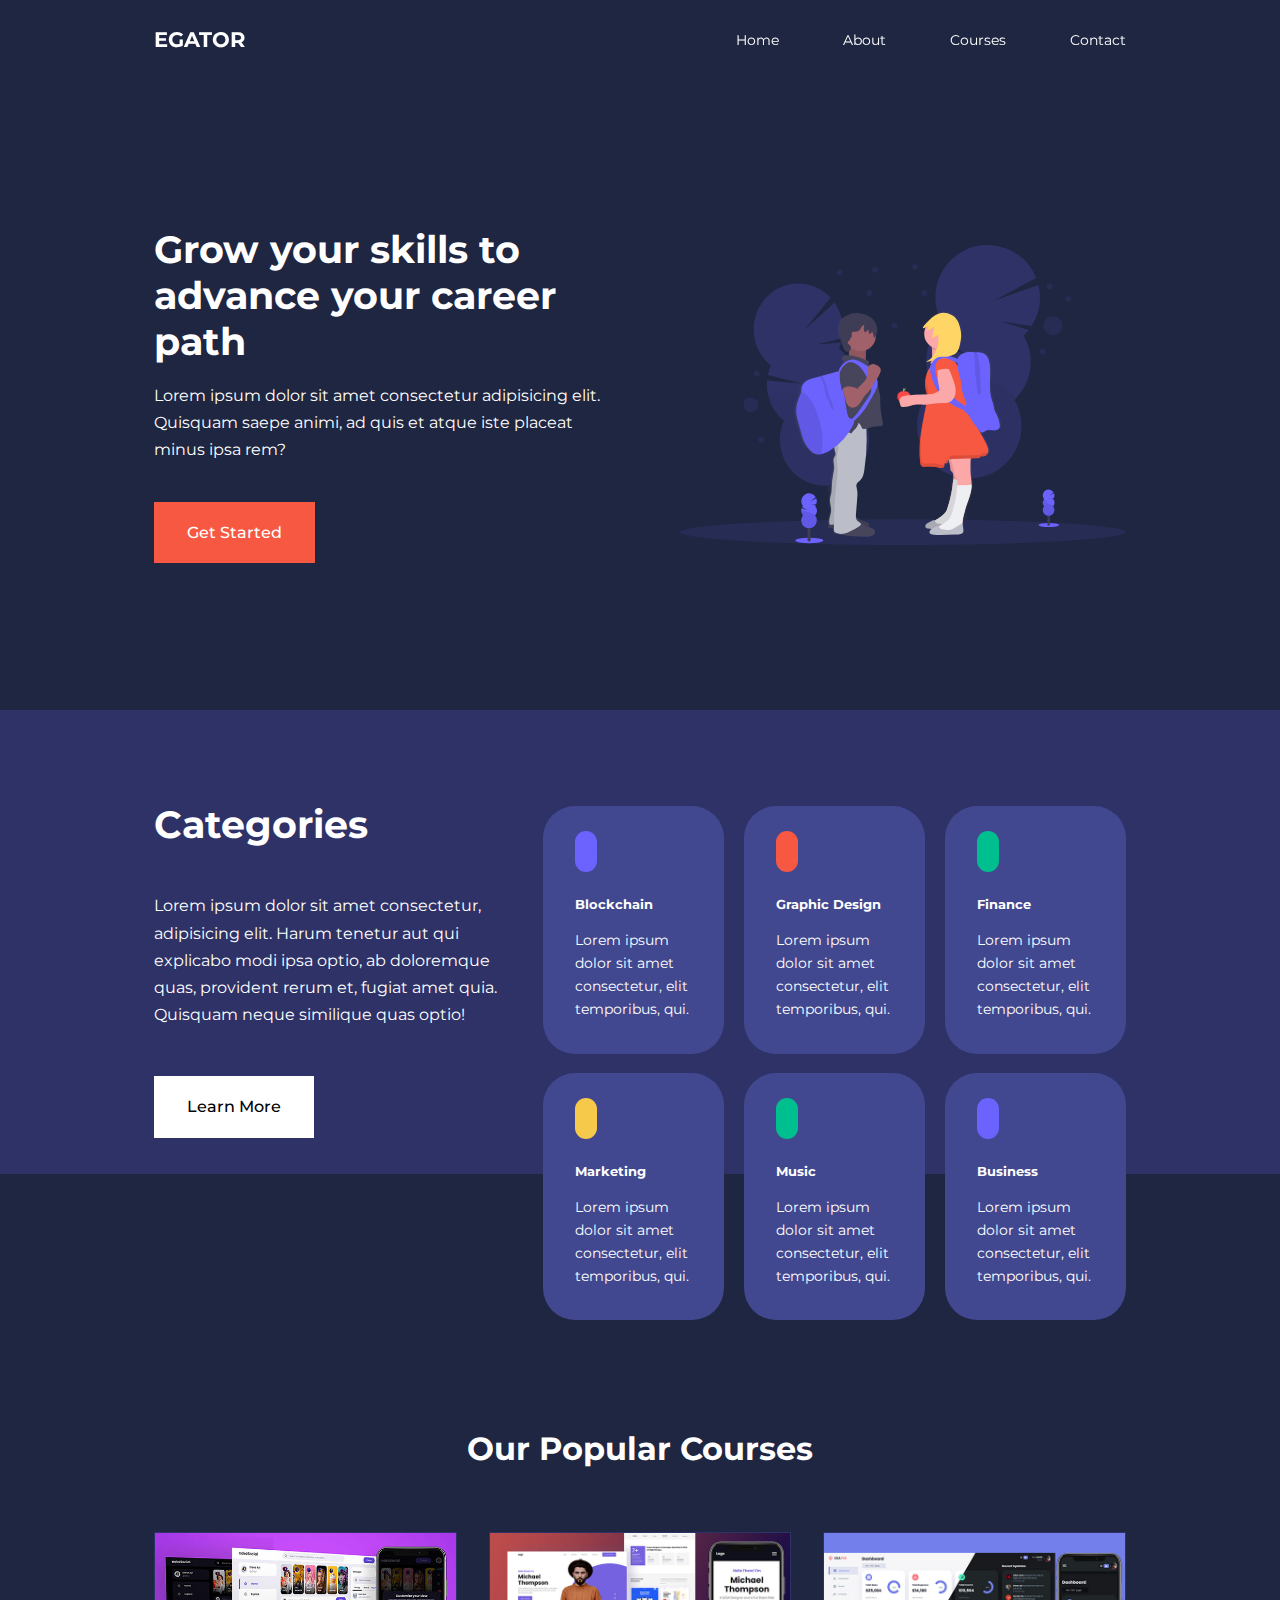
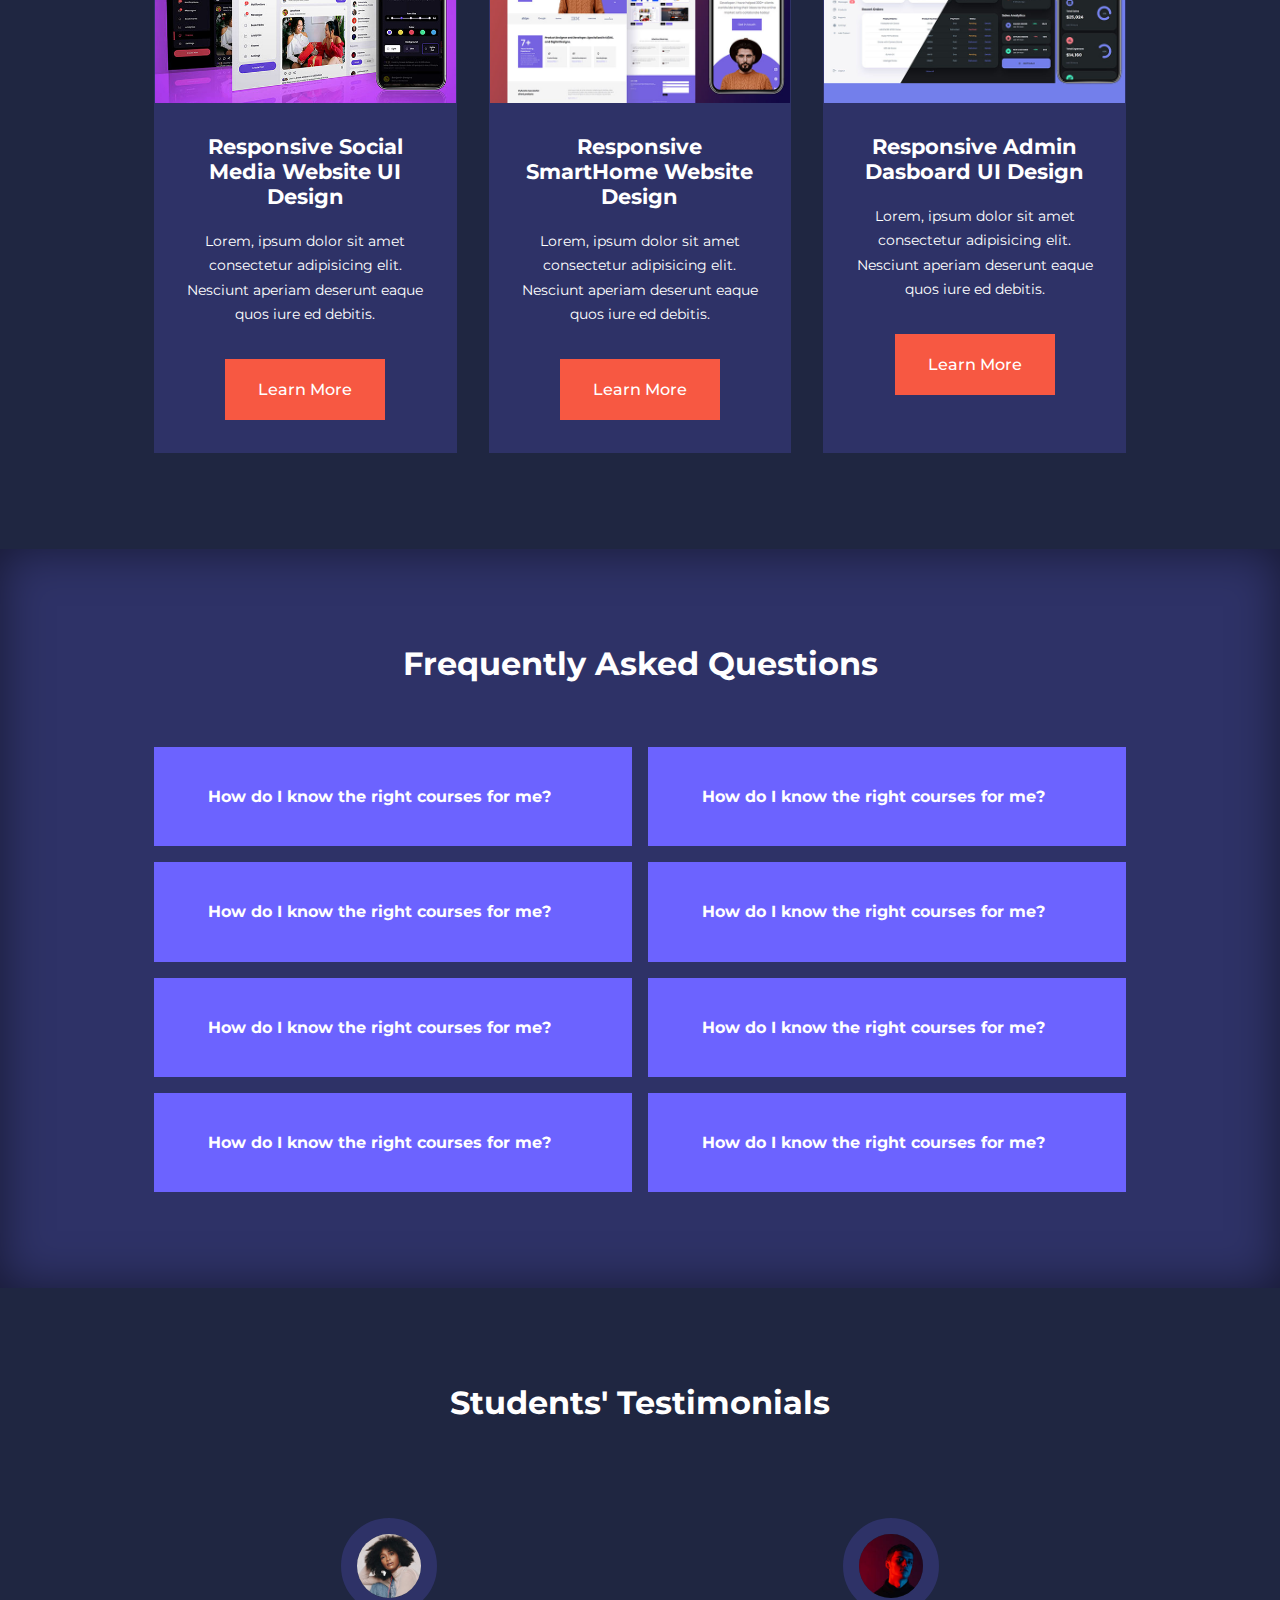
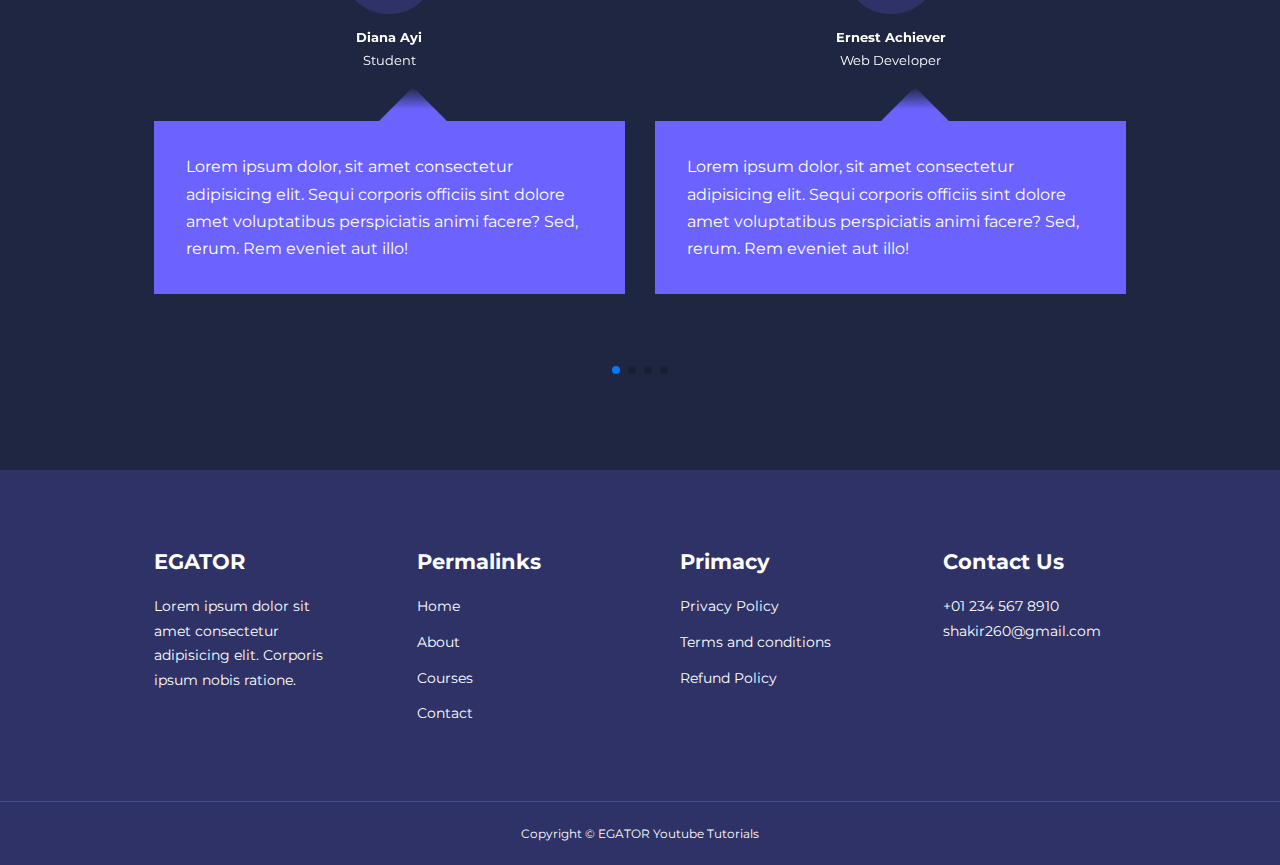
==== commit 3f35f603: "Education_website" ====
--- a/index.html
+++ b/index.html
@@ -398,10 +398,9 @@
                     </li>
                 </ul>
             </div>
-
-            <div class="footer__copyright">
-                <small>Copyright &copy; EGATOR Youtube Tutorials</small>
-            </div>
+        </div>
+        <div class="footer__copyright">
+            <small>Copyright &copy; EGATOR Youtube Tutorials</small>
         </div>
     </footer>
 
--- a/css/style.css
+++ b/css/style.css
@@ -364,4 +364,40 @@
     background: var(--color-bg1);
     padding-top: 5rem;
     font-size: 0.9rem;
+}
+
+.footer__container{
+    display: grid;
+    grid-template-columns: repeat(4, 1fr);
+    gap: 5rem;
+}
+
+.footer__container > div h4{
+    margin-bottom: 1.2rem;
+}
+
+.footer__1 p{
+    margin: 0 0 2rem;
+}
+
+footer ul li{
+    margin-bottom: 0.7rem;
+}
+
+footer ul li a:hover{
+    text-decoration: underline;
+}
+
+.footer__socials{
+    display: flex;
+    gap: 1rem;
+    font-size: 1.2rem;
+    margin-top: 2rem;
+}
+
+.footer__copyright{
+    text-align: center;
+    margin-top: 4rem;
+    padding: 1.2rem 0;
+    border-top: 1px solid var(--color-bg2);
 }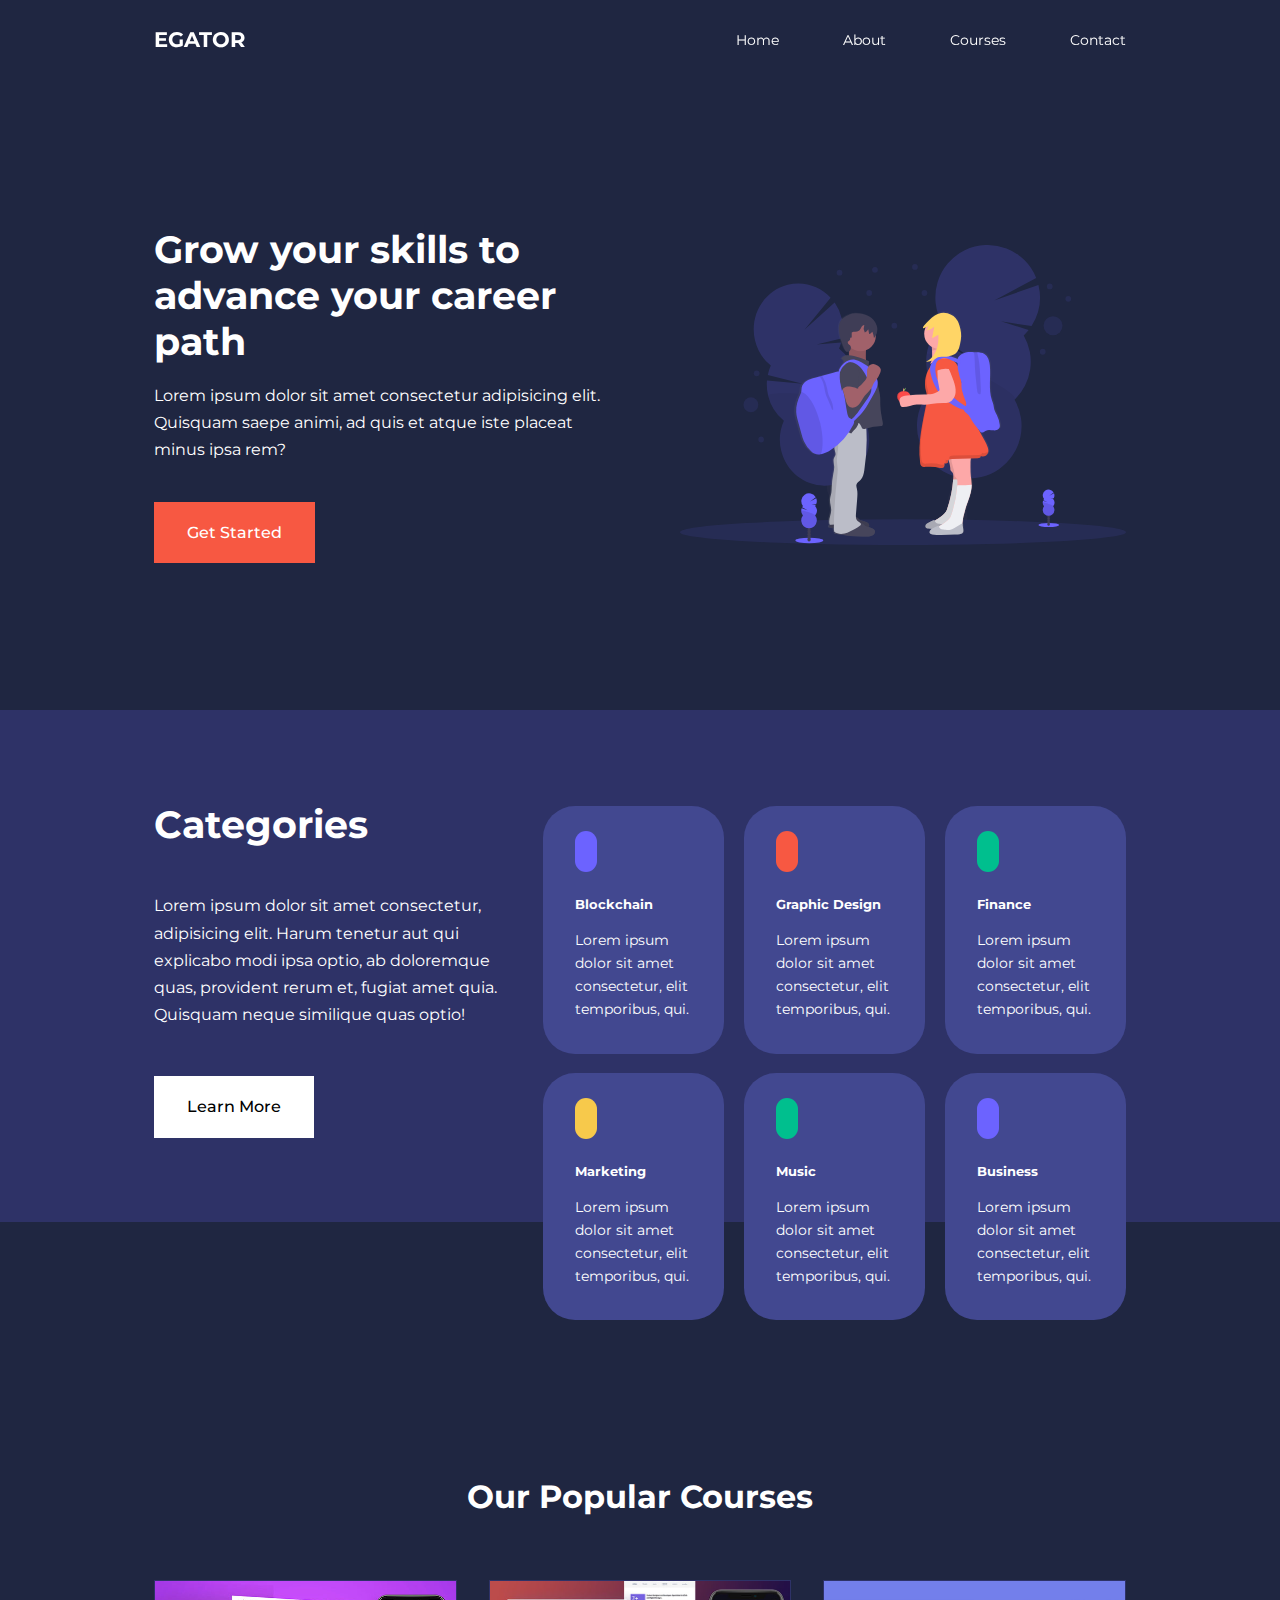
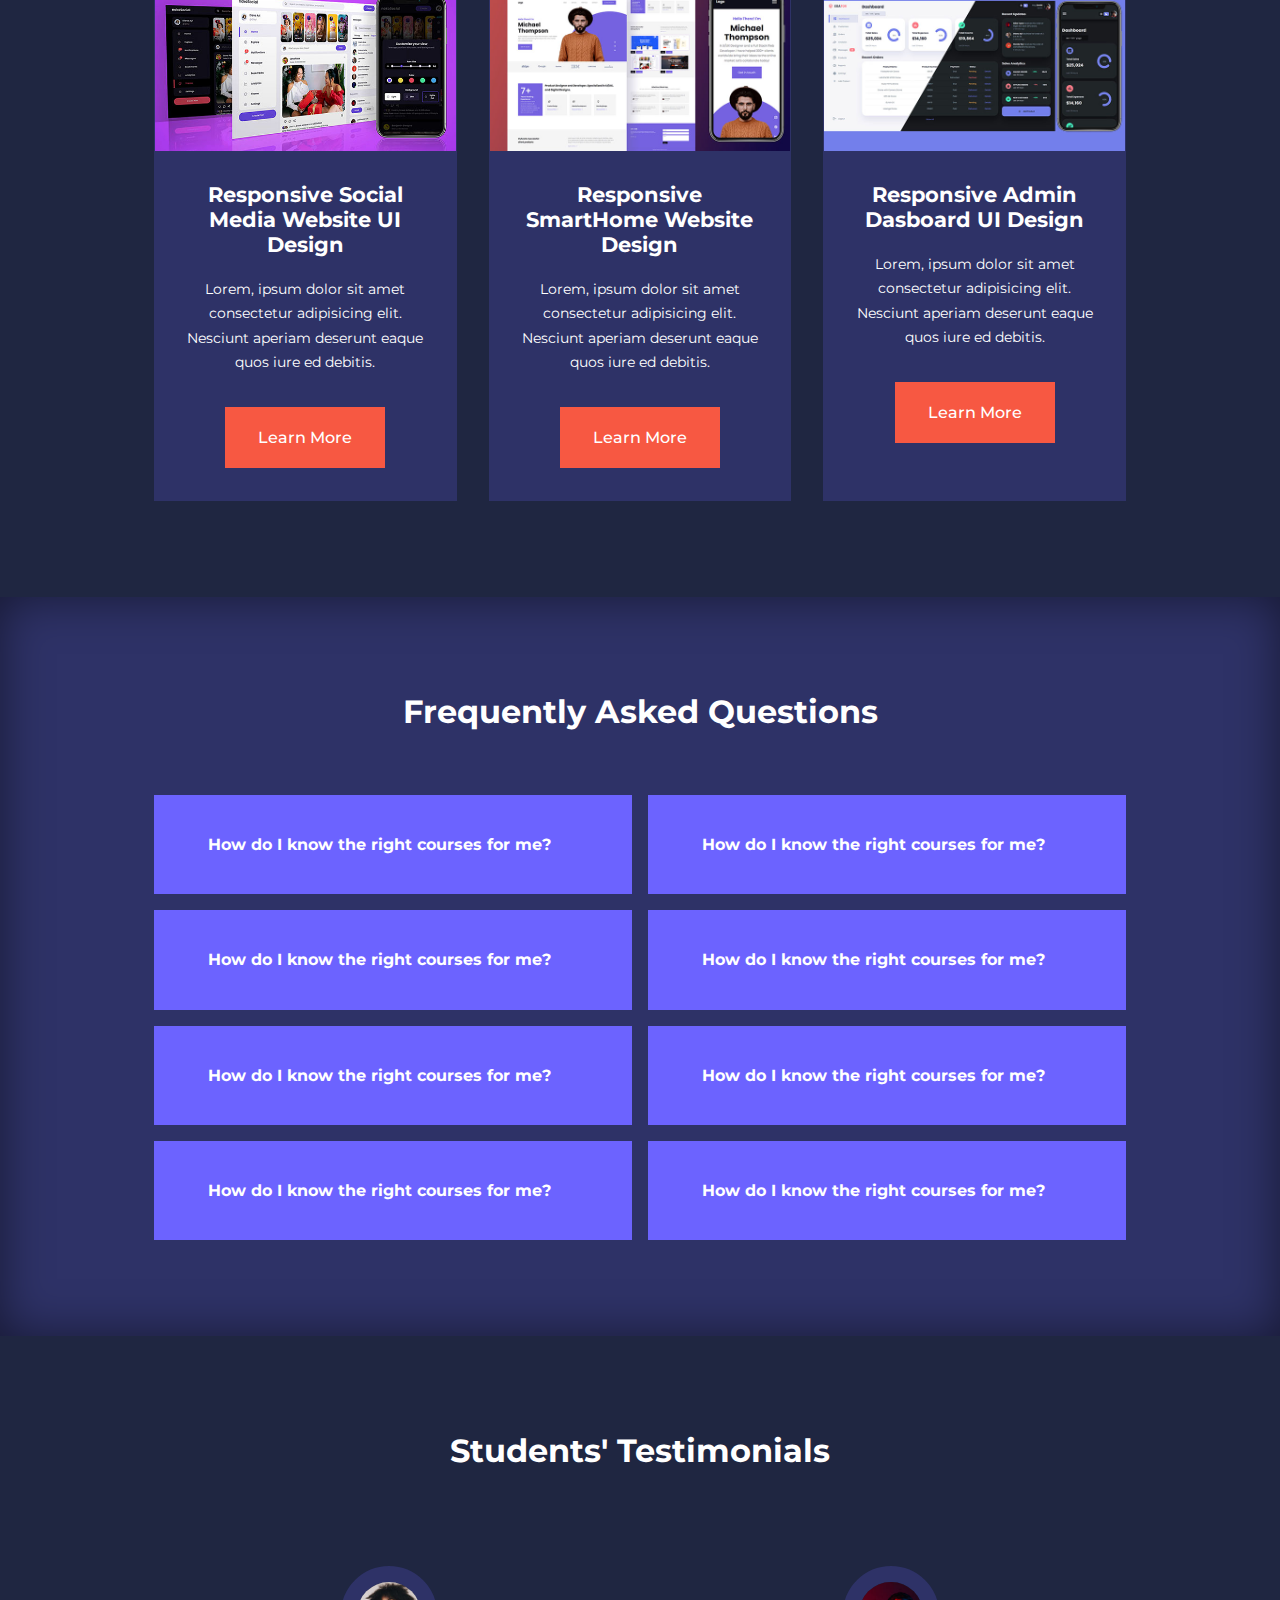
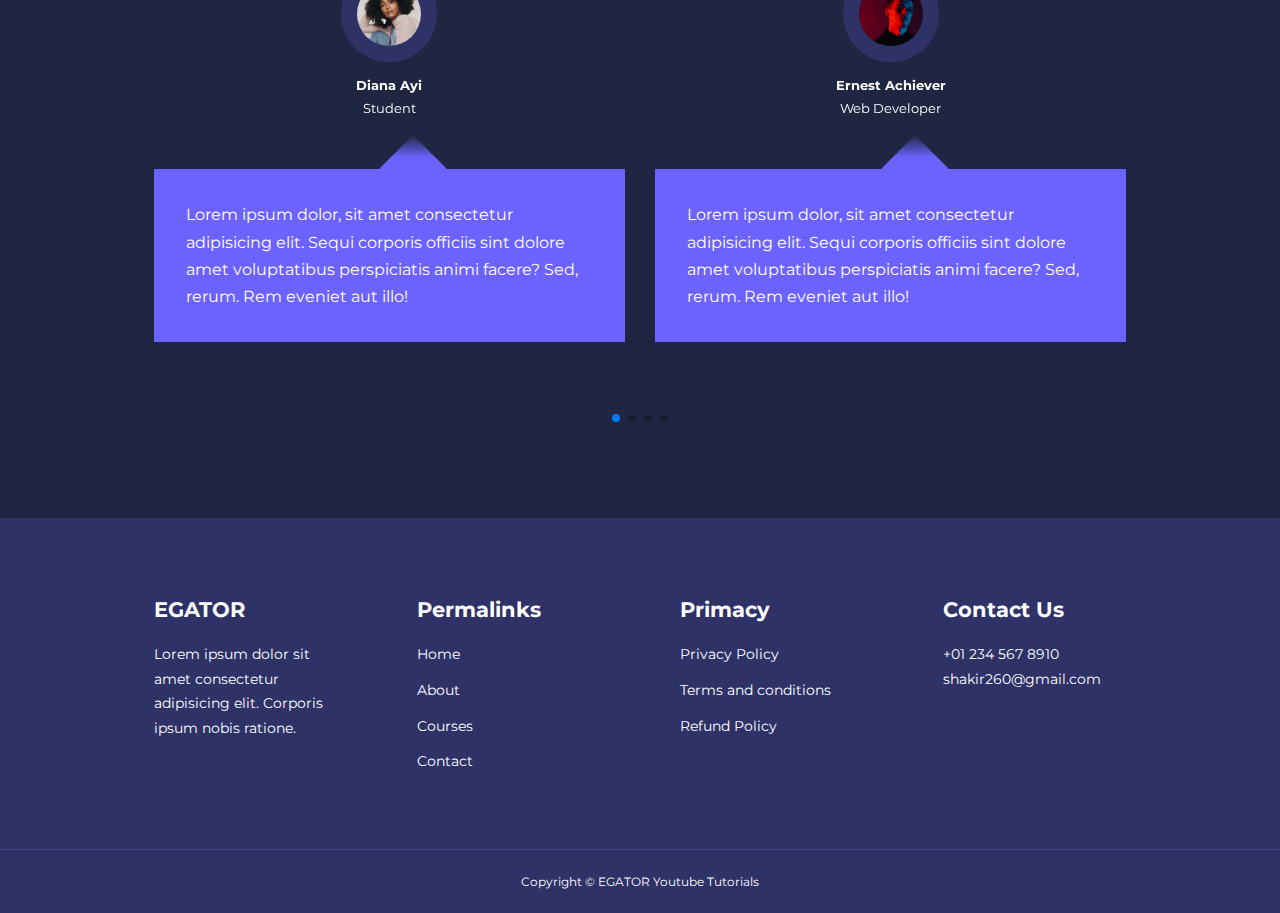
==== commit bc2083a3: "Education_website" ====
--- a/index.html
+++ b/index.html
@@ -110,7 +110,7 @@
         </div>
     </section>
 
-    <!-- Courses -->
+    <!-- Popular Courses -->
     <section class="courses">
         <h2>Our Popular Courses</h2>
         <div class="container courses__container">
--- a/css/style.css
+++ b/css/style.css
@@ -173,7 +173,7 @@
 /* Categories */
 .categories{
     background: var(--color-bg1);
-    height: 29rem;
+    height: 32rem;
 }
 
 .categories h1{
@@ -240,7 +240,7 @@
 }
 
 
-/* Courses */
+/* Popular Courses */
 .courses{
     margin-top: 10rem;
 }
@@ -400,4 +400,142 @@
     margin-top: 4rem;
     padding: 1.2rem 0;
     border-top: 1px solid var(--color-bg2);
+}
+
+
+/* Media Queries (Tablets) */
+@media screen and (max-width: 1024px){
+    .container{
+        width: var(--container-width-md);
+    }
+
+    h1{
+        font-size: 2.2rem;
+    }
+
+    h2{
+        font-size: 1.7rem;
+    }
+
+    h3{
+        font-size: 1.4rem;
+    }
+
+    h4{
+        font-size: 1.2rem;
+    }
+
+    /* Navbar */
+    nav button{
+        display: inline-block;
+        background: transparent;
+        font-size: 1.8rem;
+        color: var(--color-white);
+        cursor: pointer;
+    }
+
+    nav button#close-menu-btn{
+        display: none;
+    }
+
+    .nav__menu{
+        position: fixed;
+        top: 5rem;
+        right: 5%;
+        height: fit-content;
+        width: 18rem;
+        flex-direction: column;
+        gap: 0;
+        display: none;
+    }
+
+    .nav__menu li{
+        width: 100%;
+        height: 5.8rem;
+        animation: animateNavItems 400ms linear forwards;
+        transform-origin: top right;
+        opacity: 0;
+    }
+
+    .nav__menu li:nth-child(2){
+        animation-delay: 200ms;
+    }
+    .nav__menu li:nth-child(3){
+        animation-delay: 400ms;
+    }
+    .nav__menu li:nth-child(4){
+        animation-delay: 600ms;
+    }
+
+    @keyframes animateNavItems {    
+        0%{
+            transform: rotateZ(-90deg) rotateX(90deg) scale(0.1);
+        }    
+        100%{
+            transform: rotateZ(0) rotateX() scale(1);
+            opacity: 1;
+        }
+    }
+
+    .nav__menu li a{
+        background: var(--color-primary);
+        box-shadow: -4rem 6rem 10rem rgba(0, 0, 0, 0.6);
+        width: 100%;
+        height: 100%;
+        display: grid;
+        place-items: center;
+    }
+
+    .nav__menu li a:hover{
+        background: var(--color-bg2);
+        color: var(--color-white);
+    }
+
+    /* Header */
+    header{
+        height: 52vh;
+        margin-bottom: 4rem;
+    }
+
+    .header__container{
+        gap: 0;
+        padding-bottom: 3rem;
+    }
+
+    /* Categories */
+    .categories{
+        height: auto;
+    }
+
+    .categories__container{
+        grid-template-columns: 1fr;
+        gap: 3rem;
+    }
+
+    .categories__left{
+        margin-right: 0;
+    }
+
+    /* Popular Courses */
+    .courses{
+        margin-top: 0;
+    }
+
+    .courses__container{
+        grid-template-columns: 1fr 1fr;
+    }
+
+    /* Popular Courses */
+    .faqs__container{
+        grid-template-columns: 1fr;
+    }
+
+    .faq{
+        padding: 1.5rem;
+    }
+
+    /* Popular Courses */
+    .footer__container{
+        grid-template-columns: 1fr 1fr;
+    }
 }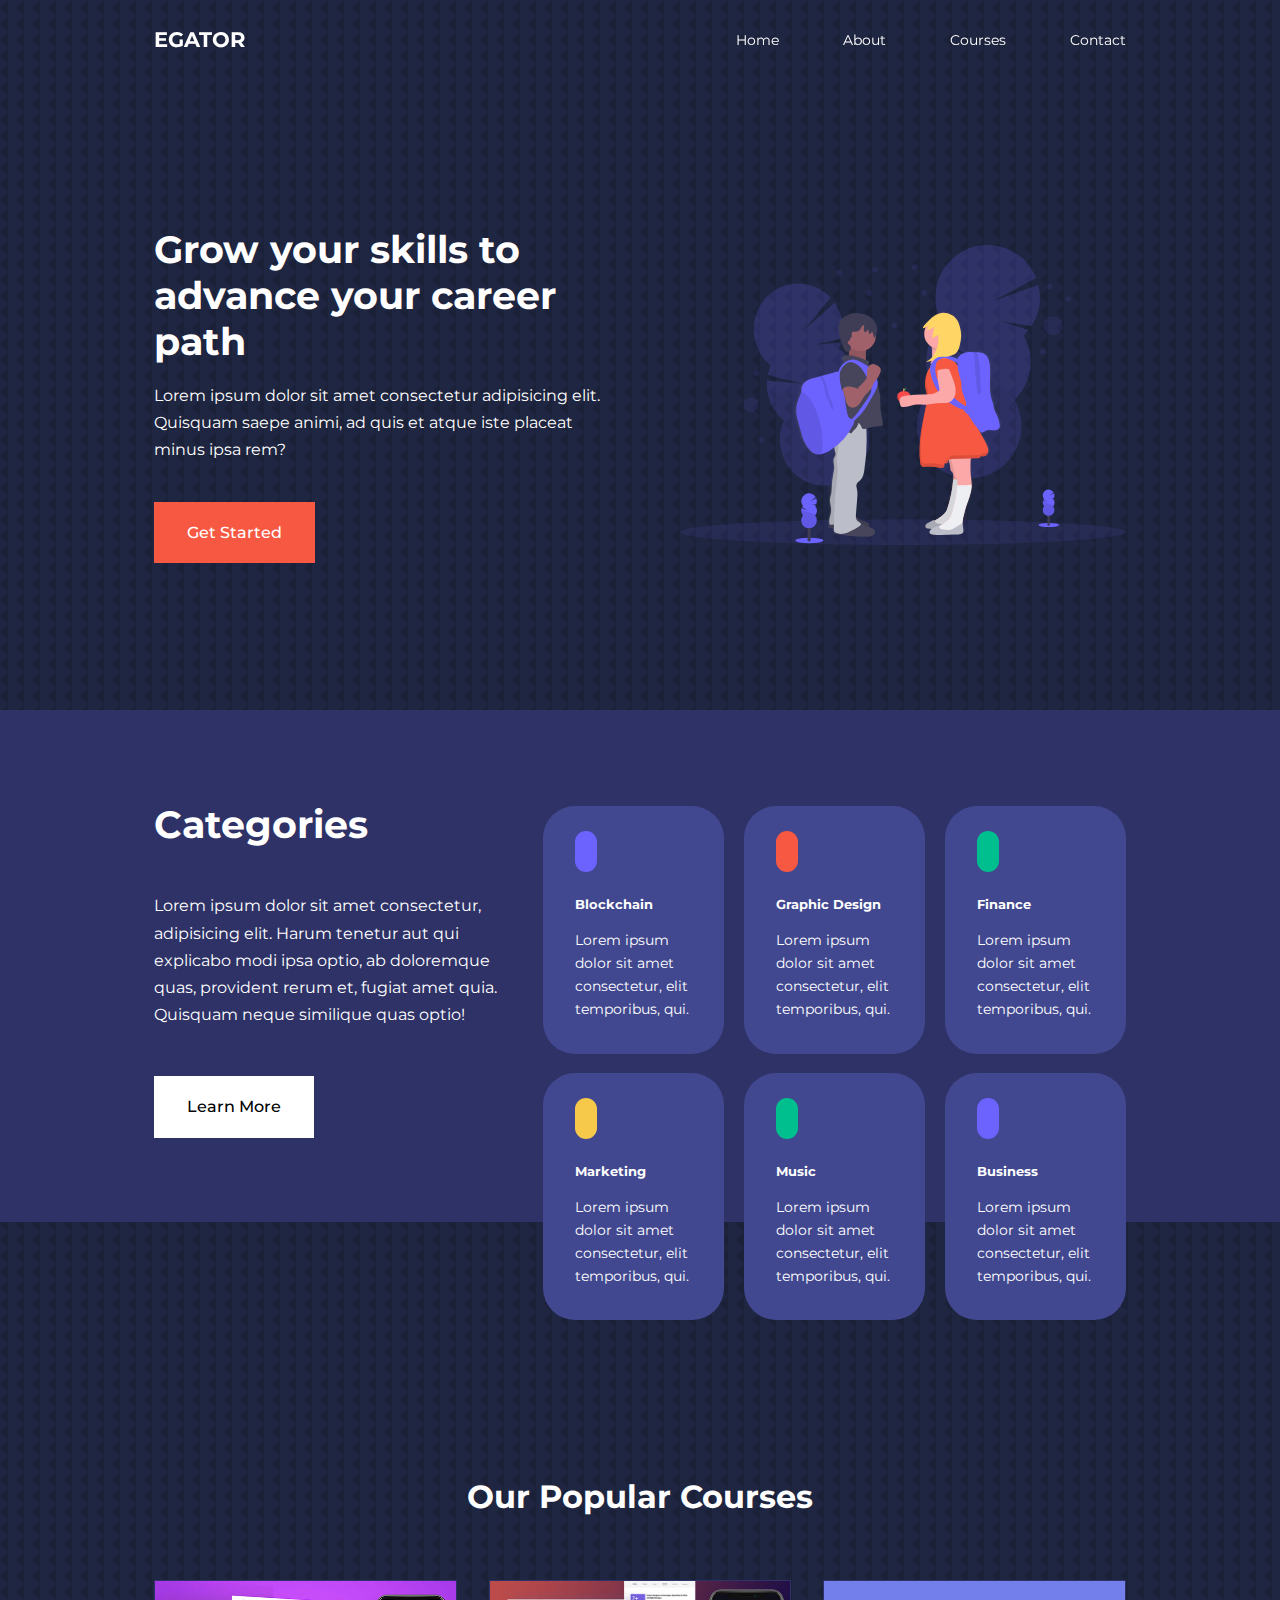
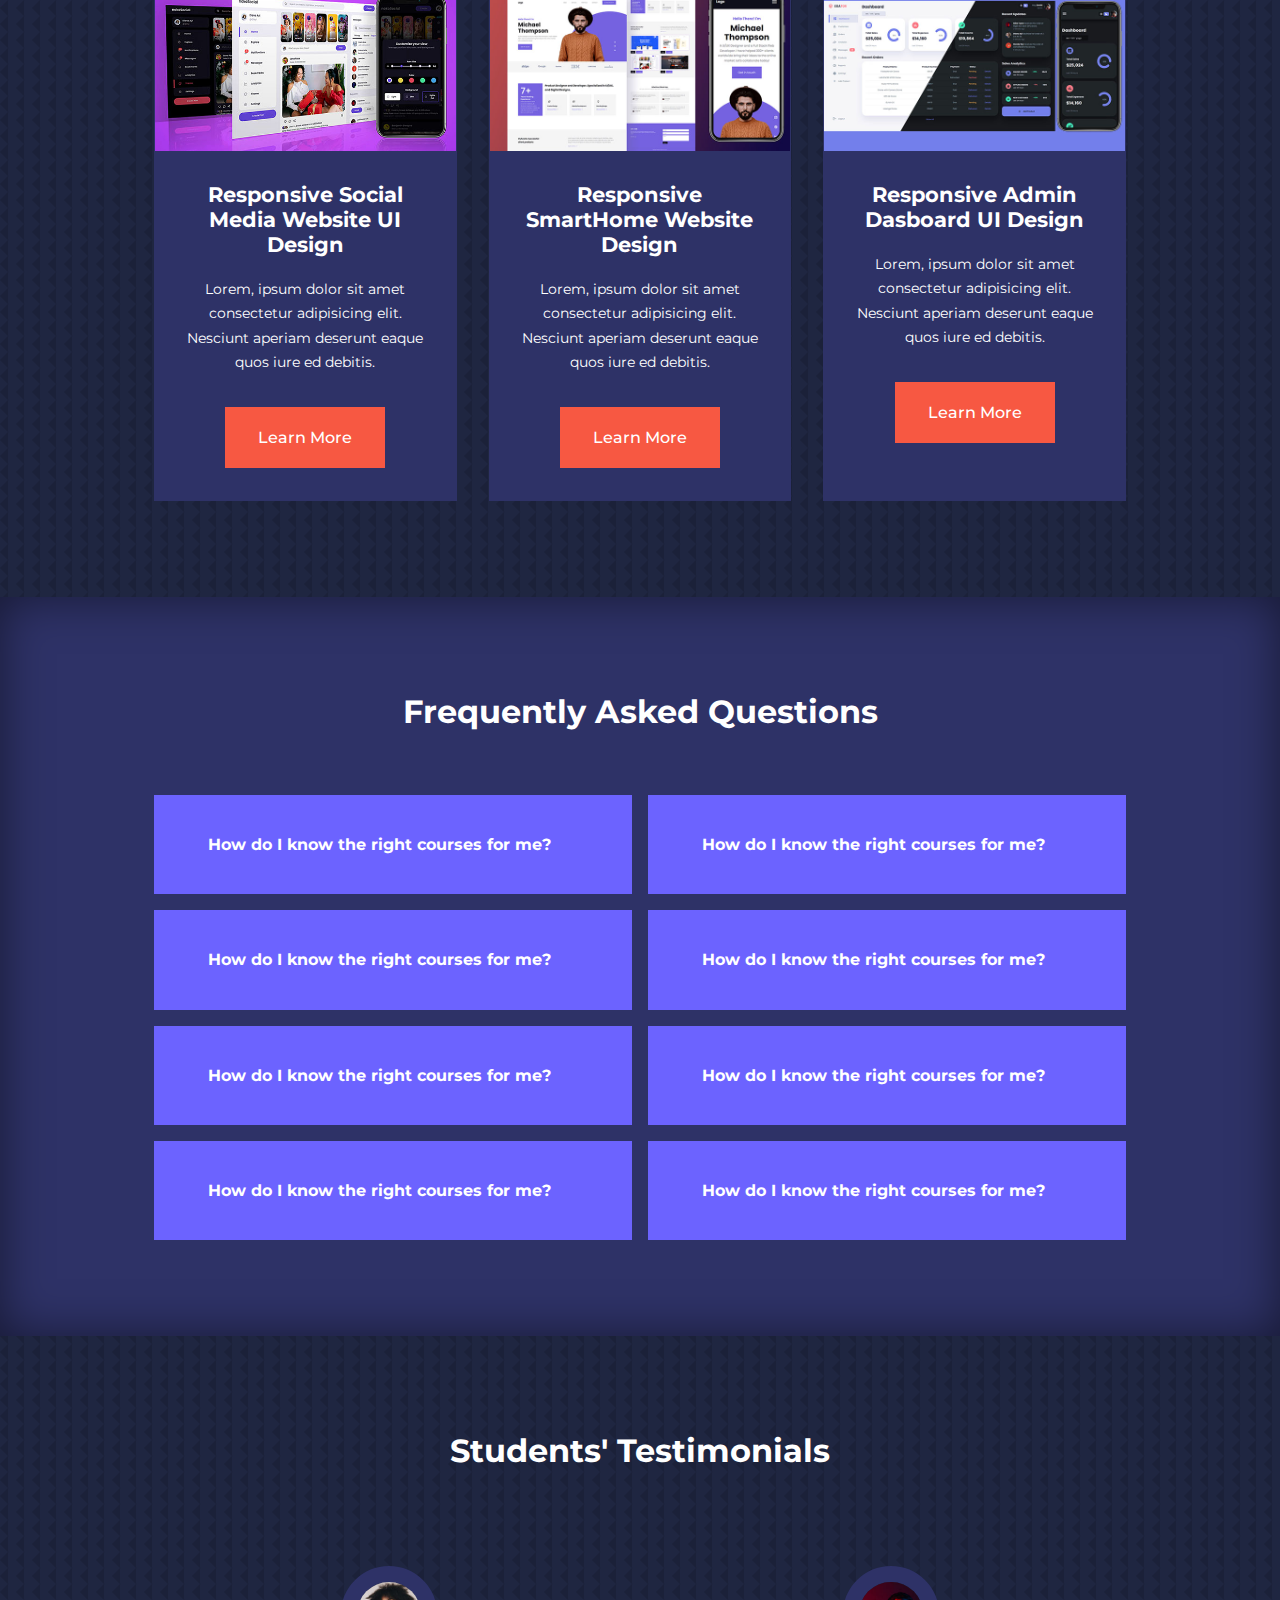
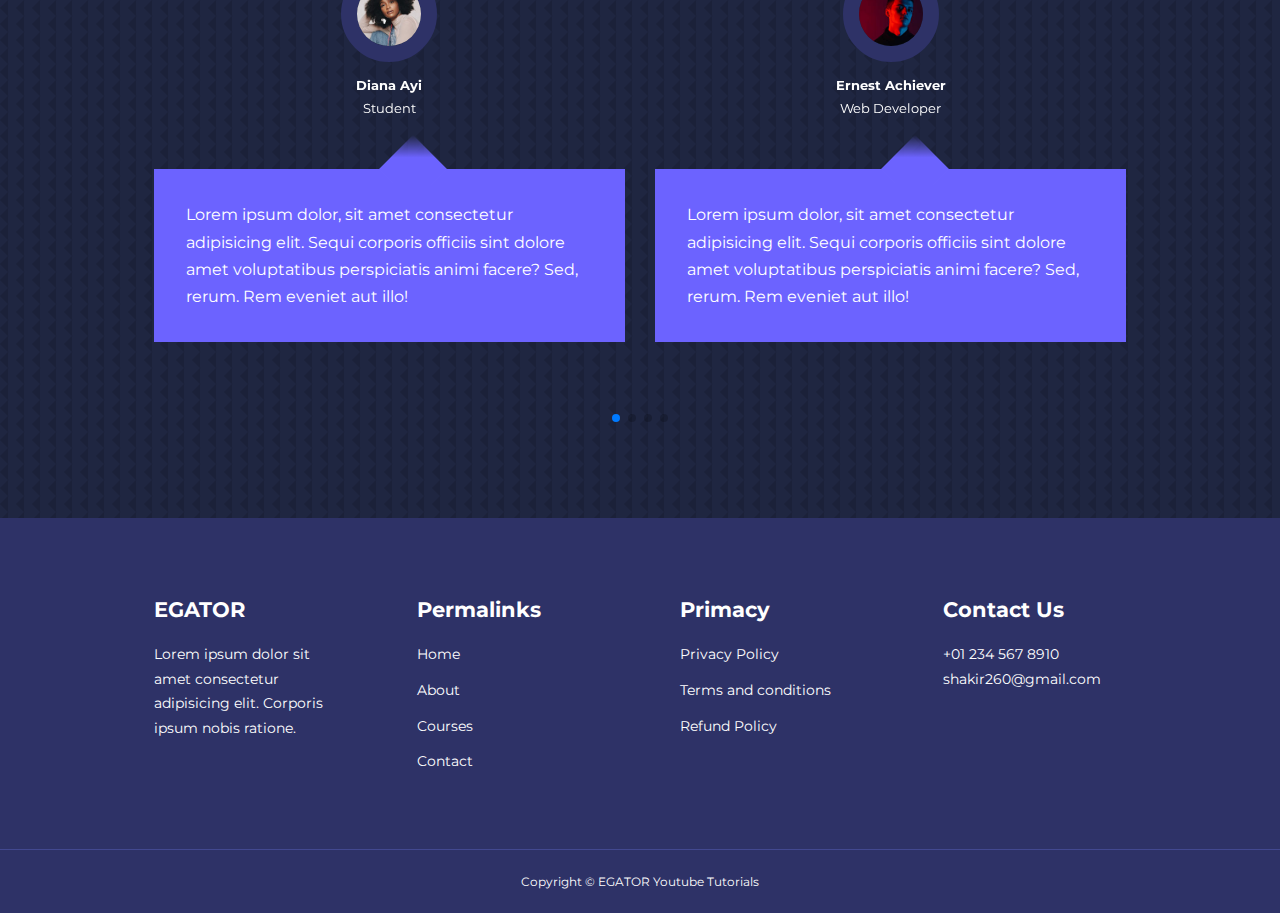
==== commit 98ff02eb: "Education_website" ====
--- a/index.html
+++ b/index.html
@@ -18,6 +18,12 @@
 
     <!-- Swipper js link --> 
     <link rel="stylesheet" href="https://cdn.jsdelivr.net/npm/swiper@11/swiper-bundle.min.css"/>
+    
+    <style>
+        body{
+            background-image: url(./images/bg-texture.png);
+        }
+    </style>
 </head>
 <body>
 
--- a/css/style.css
+++ b/css/style.css
@@ -34,21 +34,17 @@
     color: var(--color-white);
     background: var(--color-bg);
 }
-
 .container{
     width: var(--container-width-lg);
     margin: 0 auto;
 }
-
 section{
     padding: 6rem 0;
 }
-
 section h2{
     text-align: center;
     margin-bottom: 4rem;
 }
-
 h1,
 h2,
 h3,
@@ -56,33 +52,26 @@
 h5{
    line-height: 1.2;
 }
-
 h1{
     font-size: 2.4rem;
 }
-
 h2{
     font-size: 2rem;
 }
-
 h3{
     font-size: 1.6rem;
 }
-
 h4{
     font-size: 1.3rem;
 }
-
 a{
     color: var(--color-white);
 }
-
 img{
     width: 100%;
     display: block;
     object-fit: cover;
 }
-
 .btn{
     display: inline-block;
     background: var(--color-white);
@@ -92,13 +81,11 @@
     font-weight: 500;
     transition: var(--transition);
 }
-
 .btn:hover{
     background: transparent;
     color: var(--color-white);
     border-color: var(--color-white);
 }
-
 .btn-primary{
     background: var(--color-danger);
     color: var(--color-white);
@@ -120,29 +107,24 @@
     background: var(--color-primary);
     box-shadow: 0 1rem 2rem rgba(0, 0, 0, 0.2);
 }
-
 .nav__container{
     height: 100%;
     display: flex;
     justify-content: space-between;
     align-items: center;
 }
-
 nav button{
     display: none;
 }
-
 .nav__menu{
     display: flex;
     align-items: center;
     gap: 4rem;
 }
-
 .nav__menu a{
     font-size: 0.9rem;
     transition: var(--transition);
 }
-
 .nav__menu a:hover{
     color: var(--color-bg2);
 }
@@ -156,7 +138,6 @@
     height: 70vh;
     margin-bottom: 5rem;
 }
-
 .header__container{
     display: grid;
     grid-template-columns: 1fr 1fr;
@@ -164,7 +145,6 @@
     gap: 5rem;
     height: 100%;
 }
-
 .header__left p{
     margin: 1rem 0 2.4rem;
 }
@@ -175,43 +155,35 @@
     background: var(--color-bg1);
     height: 32rem;
 }
-
 .categories h1{
     line-height: 1;
     margin-bottom: 3rem;
 }
-
 .categories__container{
     display: grid;
     grid-template-columns: 40% 60%;
 }
-
 .categories__left{
     margin-right: 2.5rem;
 }
-
 .categories__left p{
     margin: 1rem 0 3rem;
 }
-
 .categories__right{
     display: grid;
     grid-template-columns: repeat(3, 1fr);
     gap: 1.2rem;
 }
-
 .category{
     background: var(--color-bg2);
     padding: 2rem;
     border-radius: 2rem;
     transition: var(--transition);
 }
-
 .category:hover{
     box-shadow: 0 3rem 3rem rgba(0, 0, 0, 0.3);
     z-index: 1;
 }
-
 .category:nth-child(2) .category__icon{
     background: var(--color-danger);
 }
@@ -224,17 +196,14 @@
 .category:nth-child(5) .category__icon{
     background: var(--color-success);
 }
-
 .category__icon{
     background: var(--color-primary);
     padding: 0.7rem;
     border-radius: 0.9rem;
 }
-
 .category h5{
     margin: 2rem 0 1rem;
 }
-
 .category p{
     font-size: 0.85rem;
 }
@@ -244,29 +213,24 @@
 .courses{
     margin-top: 10rem;
 }
-
 .courses__container{
     display: grid;
     grid-template-columns: repeat(3, 1fr);
     gap: 2rem;
 }
-
 .course{
     background: var(--color-bg1);
     text-align: center;
     border: 1px solid transparent;
     transition: var(--transition);
 }
-
 .course:hover{
     background: transparent;
     border-color: var(--color-primary);
 }
-
 .course__info{
     padding: 2rem;
 }
-
 .course__info p{
     margin: 1.2rem 0 2rem;
     font-size: 0.9rem;
@@ -278,13 +242,11 @@
     background: var(--color-bg1);
     box-shadow: inset 0 0 3rem rgba(0, 0, 0, 0.5);
 }
-
 .faqs__container{
     display: grid;
     grid-template-columns: 1fr 1fr;
     gap: 1rem;
 }
-
 .faq{
     padding: 2rem;
     display: flex;
@@ -294,22 +256,18 @@
     background: var(--color-primary);
     cursor: pointer;
 }
-
 .faq h4{
     font-size: 1rem;
     line-height: 2.2;
 }
-
 .faq_icon{
     align-self: flex-start;
     font-size: 1.2rem;
 }
-
 .faq p{
     margin-top: 0.8rem;
     display: none;
 }
-
 .faq.open p{
     display: block;
 }
@@ -321,11 +279,9 @@
     position: relative;
     margin-bottom: 5rem;
 }
-
 .testimonial{
     padding-top: 2rem;
 }
-
 .avatar{
     width: 6rem;
     height: 6rem;
@@ -334,18 +290,15 @@
     margin: 0 auto 1rem;
     border: 1rem solid var(--color-bg1);
 }
-
 .testimonial__info{
     text-align: center;
 }
-
 .testimonial__body{
     background: var(--color-primary);
     padding: 2rem;
     margin-top: 3rem;
     position: relative;
 }
-
 .testimonial__body::before{
     content: "";
     display: block;
@@ -365,36 +318,29 @@
     padding-top: 5rem;
     font-size: 0.9rem;
 }
-
 .footer__container{
     display: grid;
     grid-template-columns: repeat(4, 1fr);
     gap: 5rem;
 }
-
 .footer__container > div h4{
     margin-bottom: 1.2rem;
 }
-
 .footer__1 p{
     margin: 0 0 2rem;
 }
-
 footer ul li{
     margin-bottom: 0.7rem;
 }
-
 footer ul li a:hover{
     text-decoration: underline;
 }
-
 .footer__socials{
     display: flex;
     gap: 1rem;
     font-size: 1.2rem;
     margin-top: 2rem;
 }
-
 .footer__copyright{
     text-align: center;
     margin-top: 4rem;
@@ -534,8 +480,70 @@
         padding: 1.5rem;
     }
 
-    /* Popular Courses */
+    /* Footer */
     .footer__container{
         grid-template-columns: 1fr 1fr;
     }
+}
+
+/* Media Queries (Phones) */
+@media screen and (max-width: 600px){
+    .container{
+        width: var(--container-width-sm);
+    }
+
+    /* Navbar */
+    .nav__menu{
+        right: 3%;
+    }
+
+    /* Header */
+    header{
+        height: 100vh;
+    }    
+    .header__container{
+        grid-template-columns: 1fr;
+        text-align: center;
+        margin-top: 0;
+    }
+    .header__left p{
+        margin-bottom: 1.3rem;
+    }
+
+    /* Categories */
+    .categories__right{
+        grid-template-columns: 1fr 1fr;
+        gap: 0.7rem;
+    }
+    .category{
+        padding: 1rem;
+        border-radius: 1rem;
+    }
+    .category__icon{
+        margin-top: 4px;
+        display: inline-block;
+    }
+
+    /* Popular Courses */
+    .courses__container{
+        grid-template-columns: 1fr;
+    }
+
+    /* Testimonials */
+    .testimonial__body{
+        padding: 1.2rem;
+    }
+
+    /* Footer */
+    .footer__container{
+        grid-template-columns: 1fr;
+        text-align: center;
+        gap: 2rem;
+    }
+    .footer__1 p{
+        margin: 1rem auto;
+    }
+    .footer__socials{
+        justify-content: center;
+    }
 }